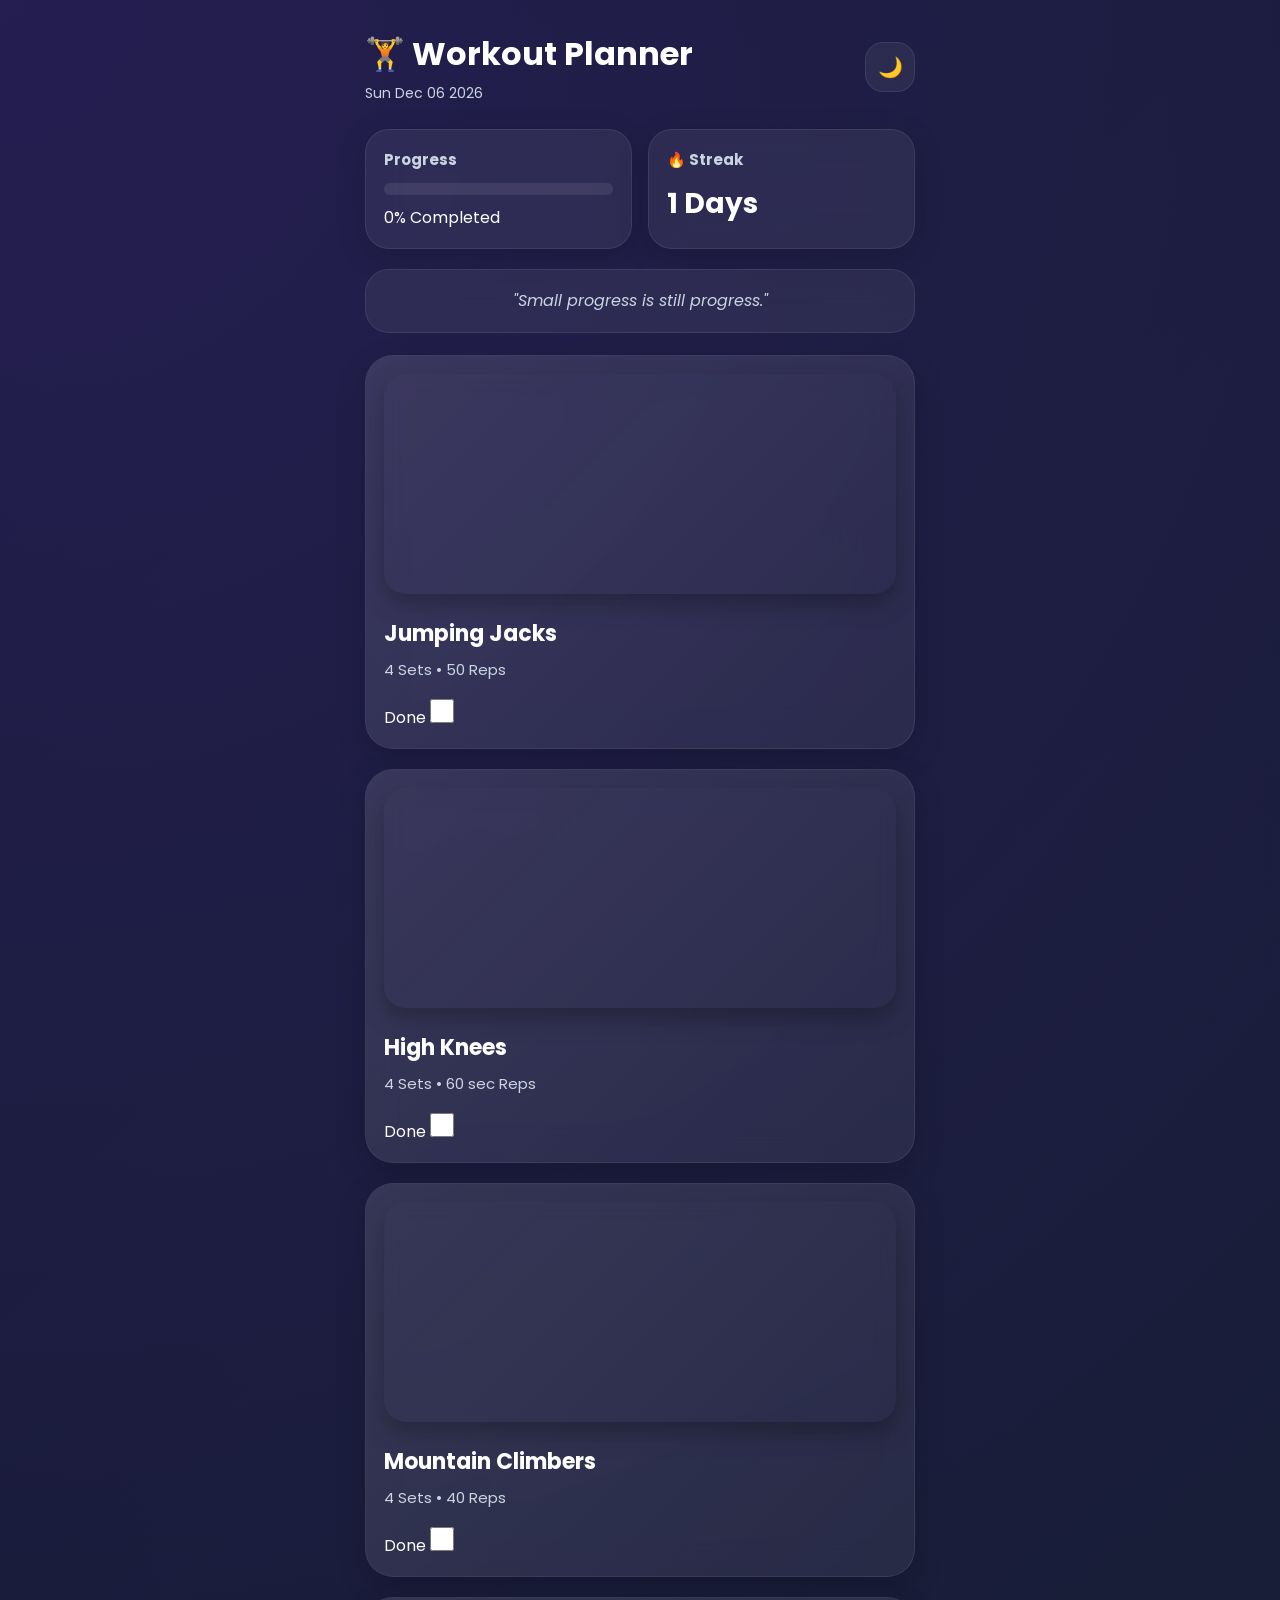
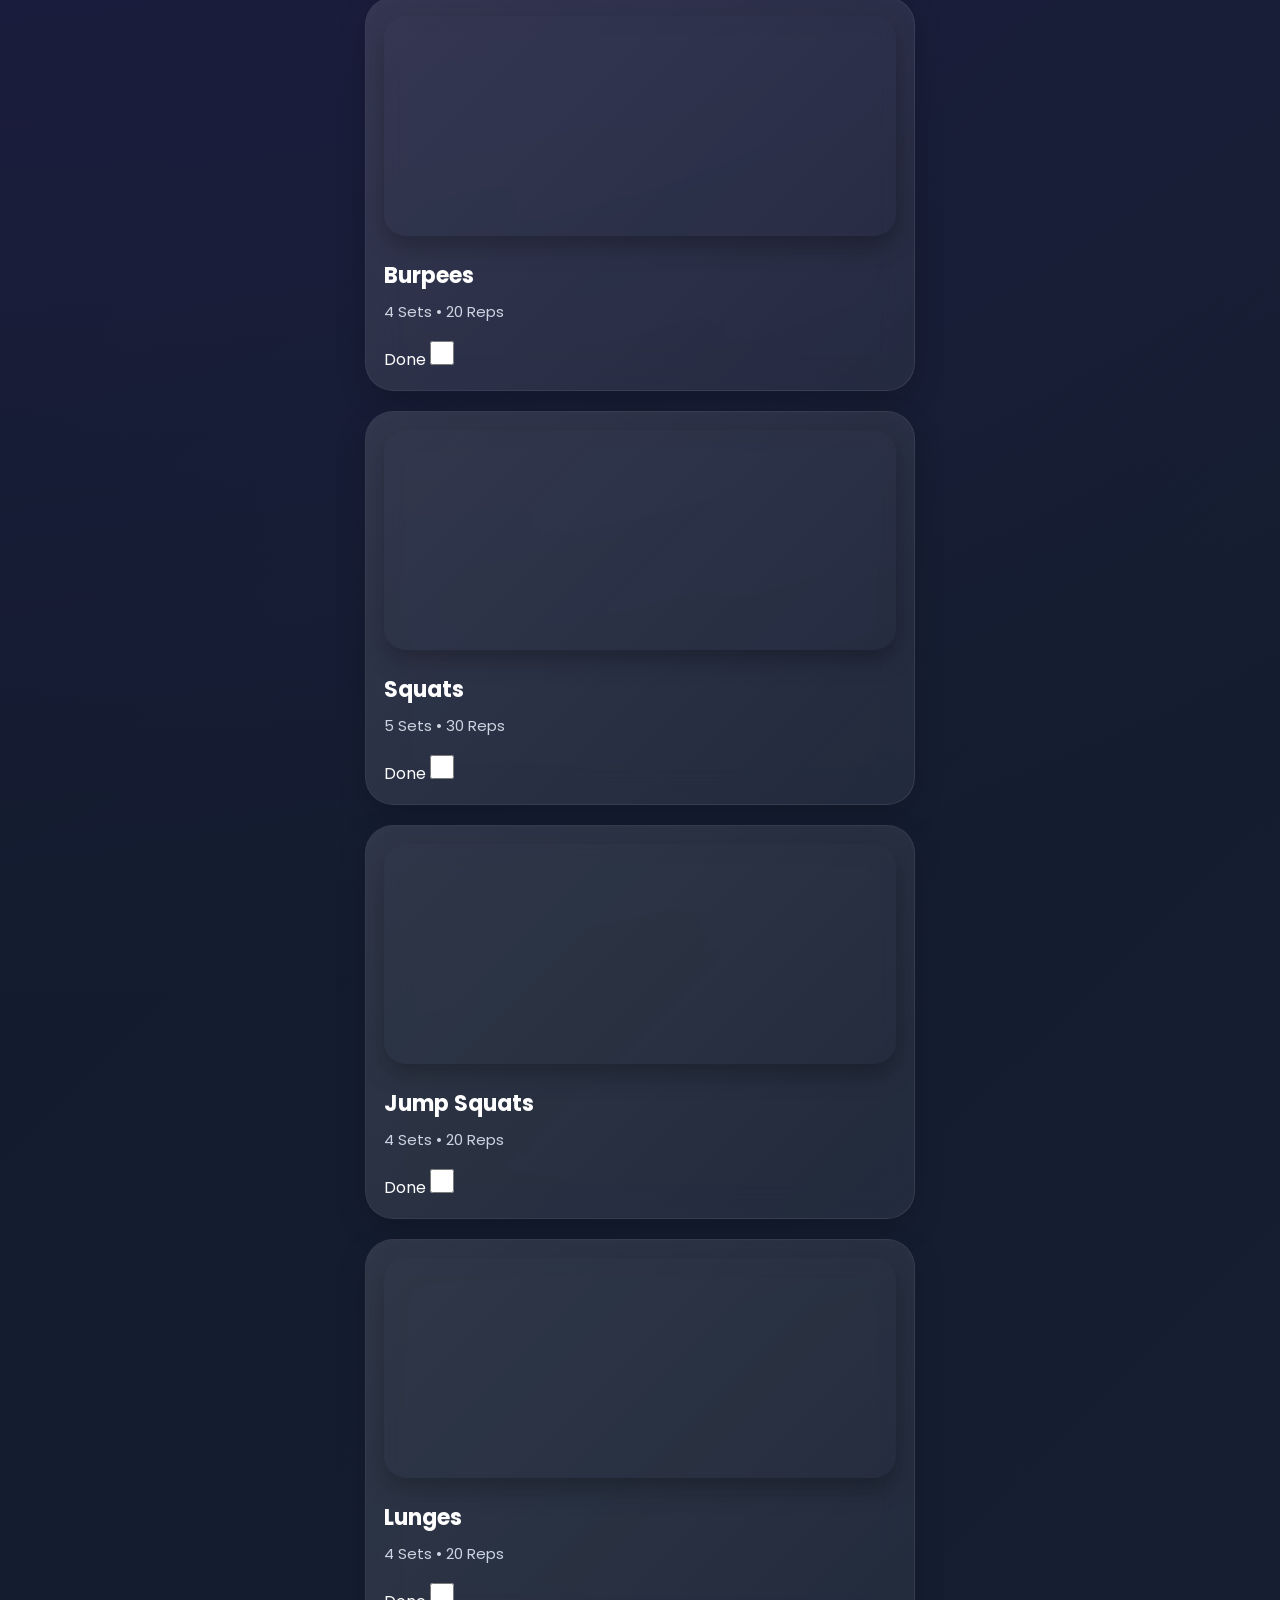
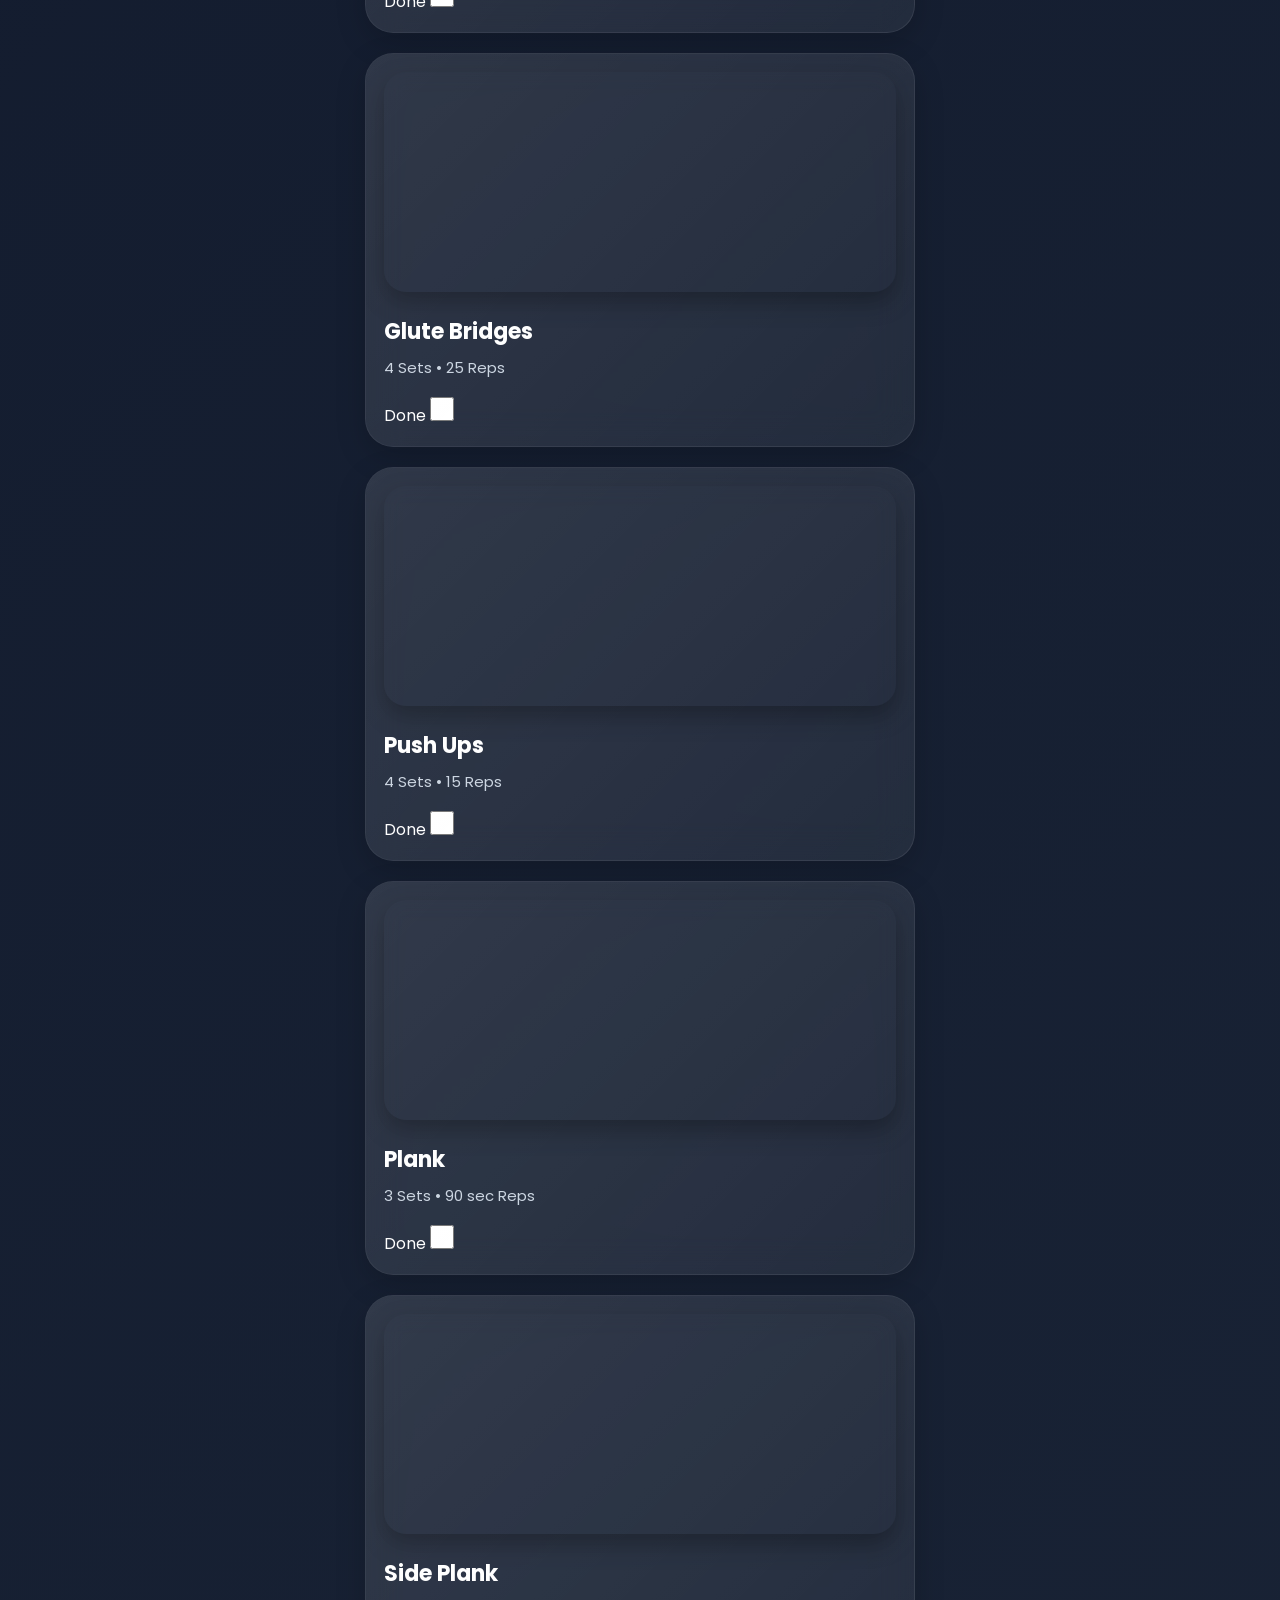
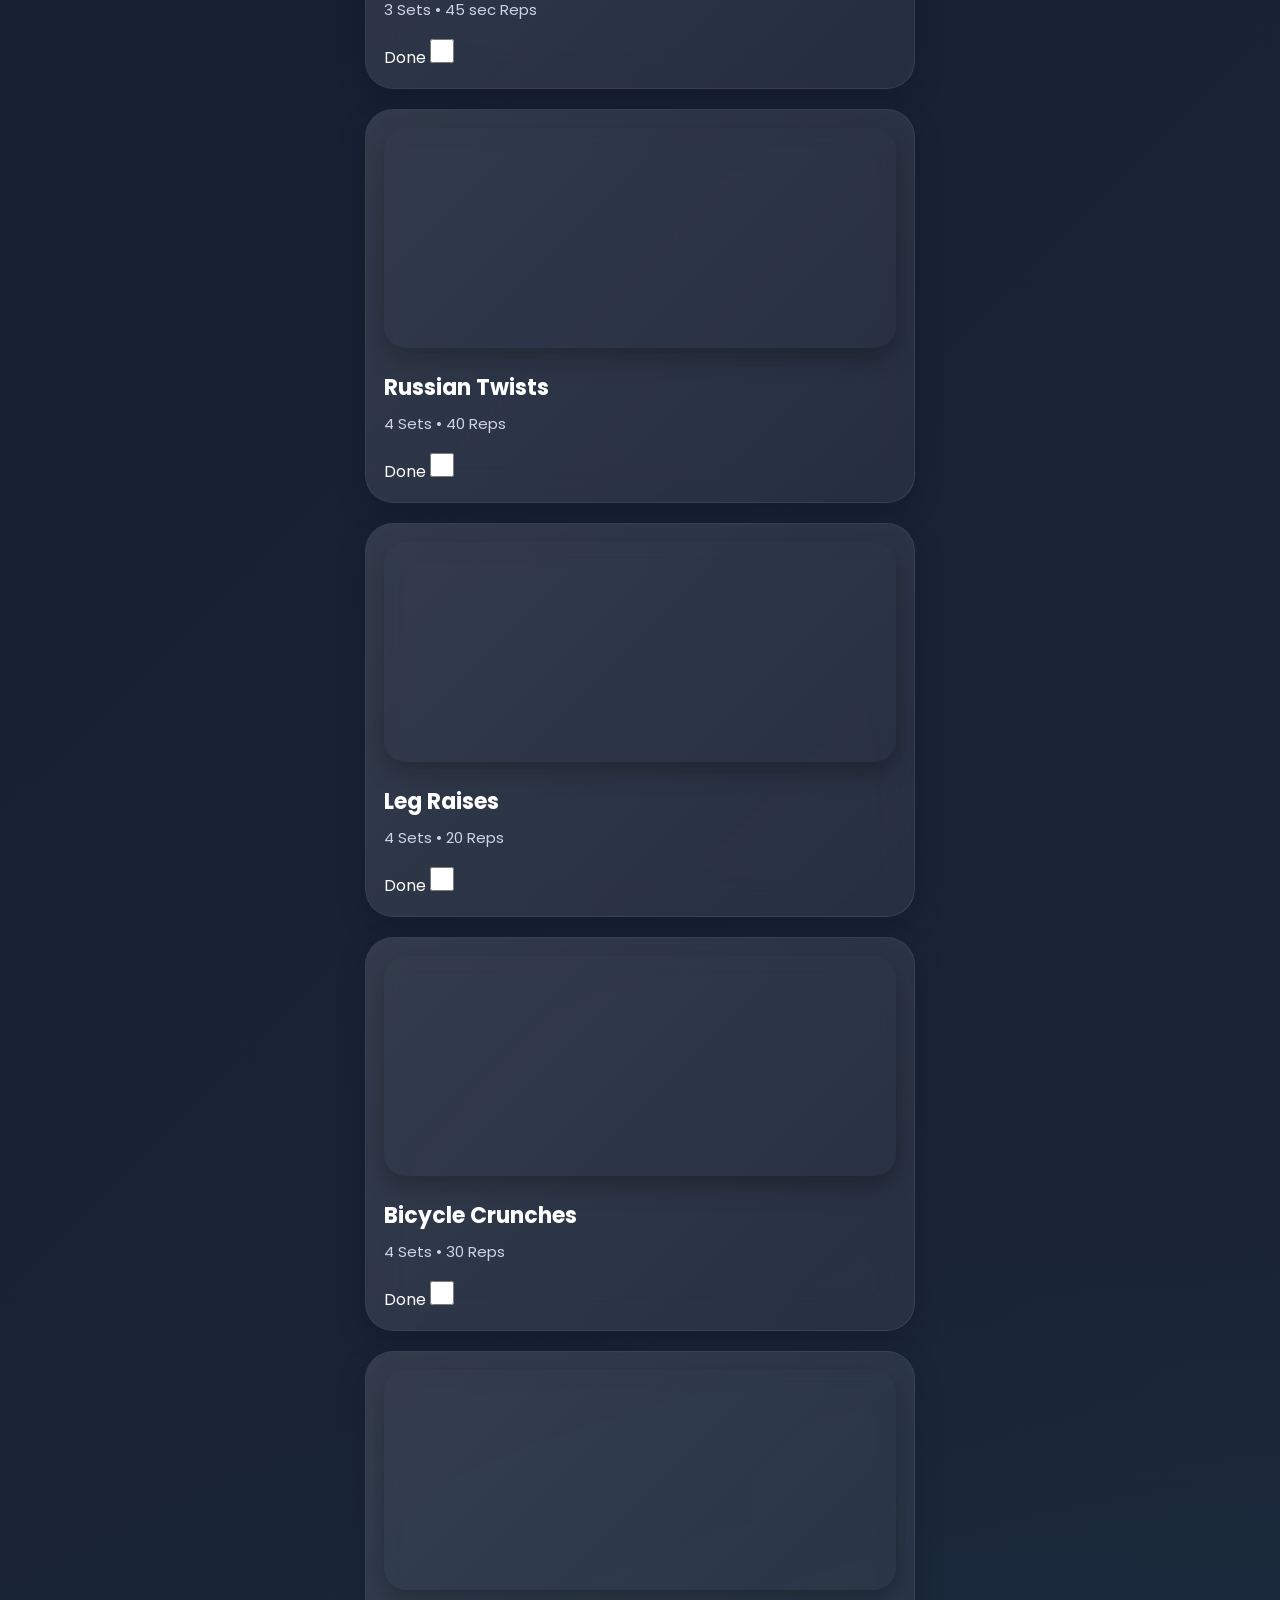
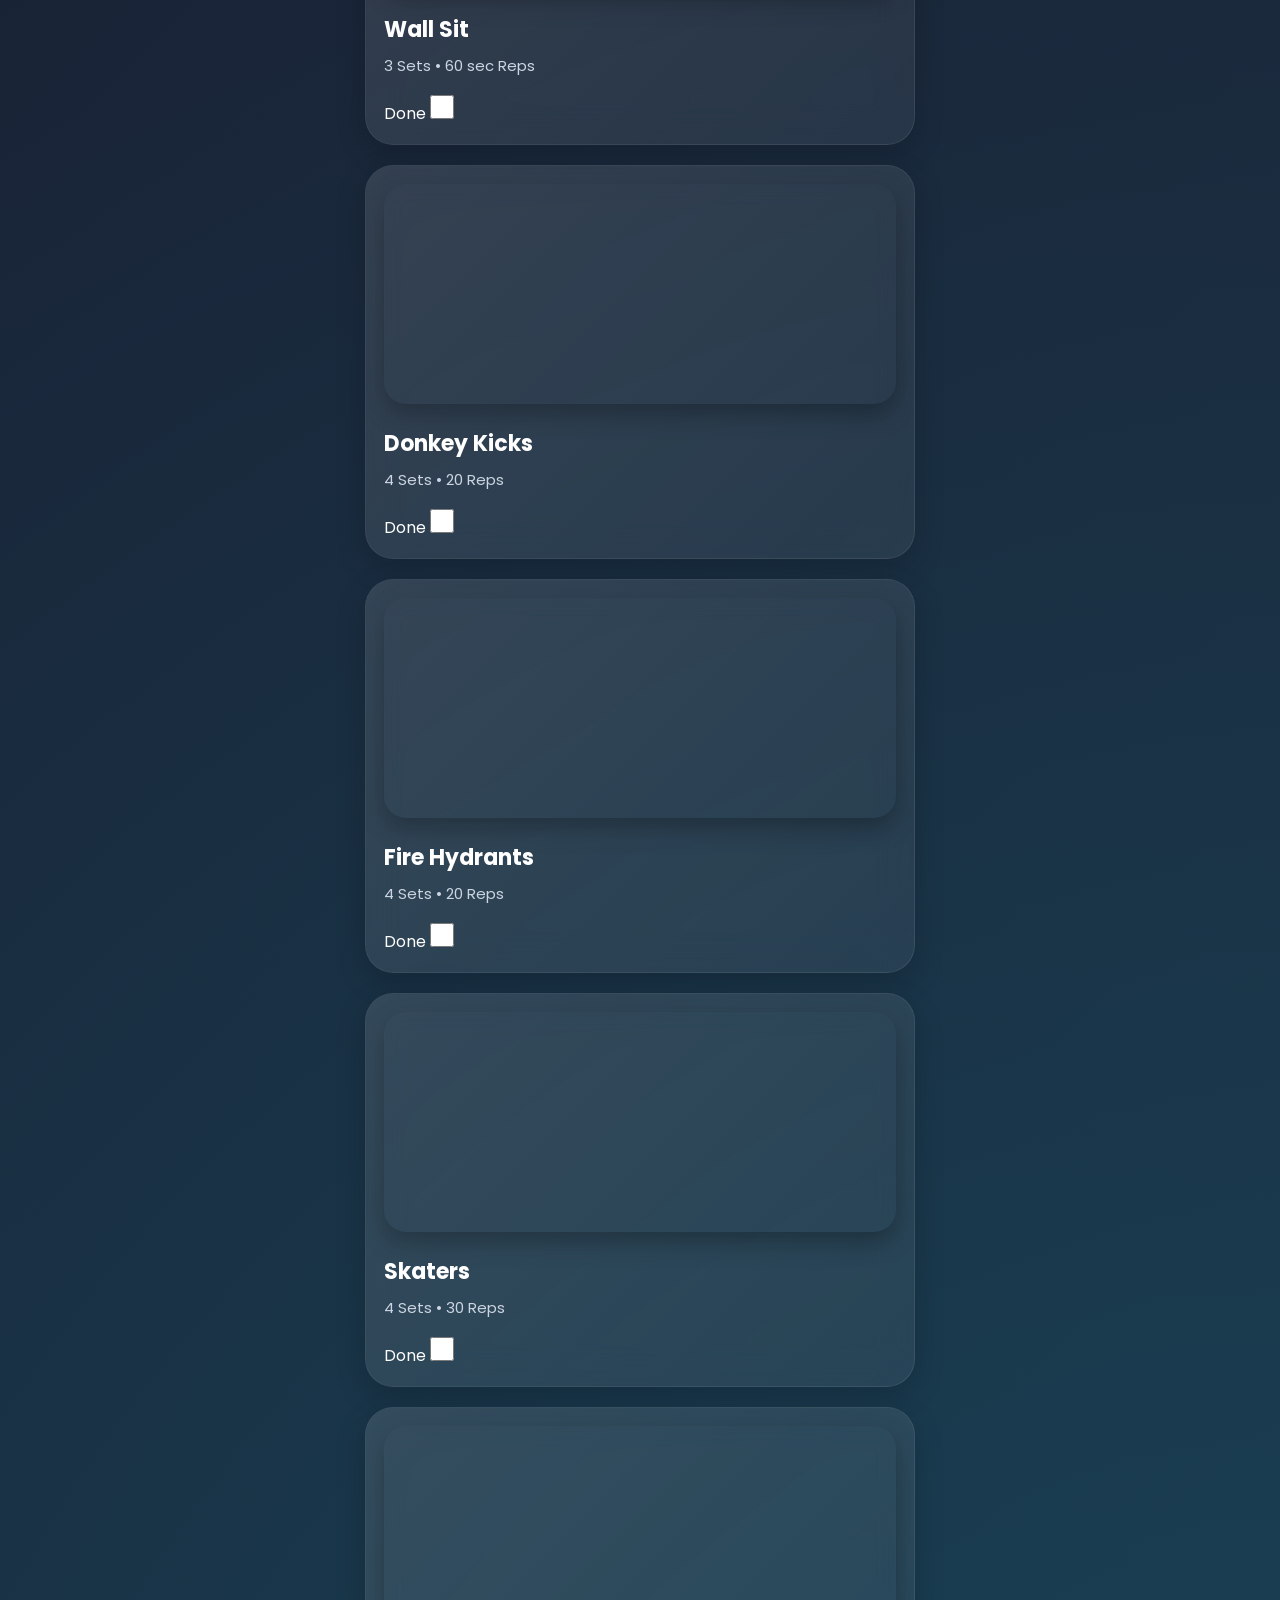
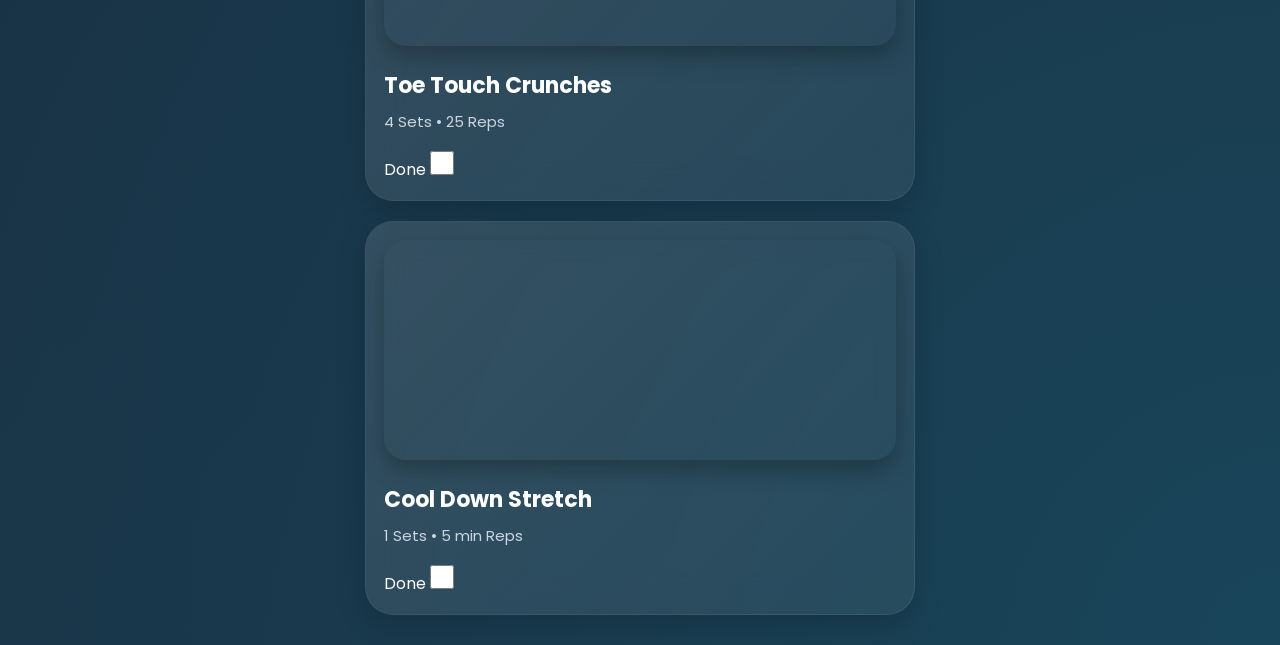
==== index.html @ 86cac540 "done" ====
<!DOCTYPE html>
<html lang="en">
<head>
  <meta charset="UTF-8" />
  <meta name="viewport" content="width=device-width, initial-scale=1.0"/>
  <title>Workout Planner</title>
  <link rel="stylesheet" href="style.css">
</head>
<body>

  <div class="container">

    <header>
      <div>
        <h1>🏋️ Workout Planner</h1>
        <p id="date"></p>
      </div>

      <button id="themeToggle">🌙</button>
    </header>

    <div class="top-boxes">
      <div class="box">
        <h3>Progress</h3>
        <div class="progress-bar">
          <div class="progress" id="progress"></div>
        </div>
        <p id="progressText">0%</p>
      </div>

      <div class="box">
        <h3>🔥 Streak</h3>
        <p id="streak">0 Days</p>
      </div>
    </div>

    <div class="quote">
      "Small progress is still progress."
    </div>

    <div id="workoutList" class="workout-list"></div>

  </div>

  <script src="script.js"></script>
</body>
</html>
---- style.css ----
/* =========================
   Google Font
========================= */
@import url('https://fonts.googleapis.com/css2?family=Poppins:wght@300;400;500;600;700&display=swap');

*{
  margin:0;
  padding:0;
  box-sizing:border-box;
  font-family:'Poppins',sans-serif;
}

:root{
  --bg1:#0f172a;
  --bg2:#1e293b;
  --card:#ffffff10;
  --border:#ffffff15;
  --text:#ffffff;
  --sub:#cbd5e1;
  --accent:#8b5cf6;
  --accent2:#06b6d4;
  --success:#22c55e;
}

body.light{
  --bg1:#f1f5f9;
  --bg2:#dbeafe;
  --card:#ffffff90;
  --border:#00000010;
  --text:#0f172a;
  --sub:#475569;
}

body{
  background:
    radial-gradient(circle at top left,#7c3aed33,transparent 30%),
    radial-gradient(circle at bottom right,#06b6d433,transparent 30%),
    linear-gradient(135deg,var(--bg1),var(--bg2));

  color:var(--text);
  min-height:100vh;
  padding:30px 15px;
  transition:0.4s;
}

/* =========================
   Container
========================= */

.container{
  max-width:550px;
  margin:auto;
}

/* =========================
   Header
========================= */

header{
  display:flex;
  justify-content:space-between;
  align-items:center;
  margin-bottom:25px;
}

.title h1{
  font-size:30px;
  font-weight:700;
  letter-spacing:0.5px;
}

#date{
  margin-top:5px;
  color:var(--sub);
  font-size:14px;
}

#themeToggle{
  width:50px;
  height:50px;
  border:none;
  border-radius:18px;
  background:var(--card);
  backdrop-filter:blur(14px);
  color:var(--text);
  font-size:20px;
  cursor:pointer;
  transition:0.3s;
  border:1px solid var(--border);
}

#themeToggle:hover{
  transform:rotate(10deg) scale(1.05);
}



/* =========================
   Top Stats
========================= */

.top-boxes{
  display:grid;
  grid-template-columns:1fr 1fr;
  gap:16px;
  margin-bottom:20px;
}

.box{
  background:var(--card);
  border:1px solid var(--border);
  padding:18px;
  border-radius:24px;
  backdrop-filter:blur(18px);
  box-shadow:0 8px 30px rgba(0,0,0,0.15);
}

.box h3{
  font-size:15px;
  margin-bottom:12px;
  color:var(--sub);
}

#streak{
  font-size:28px;
  font-weight:700;
}

.progress-bar{
  width:100%;
  height:12px;
  border-radius:20px;
  overflow:hidden;
  background:#ffffff15;
  margin-bottom:10px;
}

.progress{
  height:100%;
  width:0%;
  border-radius:20px;

  background:linear-gradient(
    90deg,
    var(--accent),
    var(--accent2)
  );

  transition:0.5s;
}

/* =========================
   Quote
========================= */

.quote{
  background:var(--card);
  border:1px solid var(--border);
  padding:18px;
  border-radius:24px;
  margin-bottom:22px;
  backdrop-filter:blur(18px);
  text-align:center;
  color:var(--sub);
  line-height:1.6;
  font-style:italic;
}

/* =========================
   Workout Cards
========================= */

.workout-list{
  display:flex;
  flex-direction:column;
  gap:20px;
}

.card{
  background:var(--card);
  border:1px solid var(--border);
  border-radius:28px;
  padding:18px;
  backdrop-filter:blur(18px);

  box-shadow:
    0 10px 30px rgba(0,0,0,0.18);

  transition:0.35s;
  overflow:hidden;
  position:relative;
}

.card::before{
  content:"";
  position:absolute;
  inset:0;
  background:linear-gradient(
    135deg,
    #ffffff10,
    transparent
  );
  pointer-events:none;
}

.card:hover{
  transform:translateY(-6px) scale(1.01);
}

.card.completed{
  opacity:0.75;
  border:1px solid #22c55e55;
}

.card.completed::after{
  content:"✔ Completed";
  position:absolute;
  top:18px;
  right:18px;
  background:#22c55e;
  color:white;
  font-size:12px;
  padding:6px 12px;
  border-radius:30px;
}

/* =========================
   Video
========================= */

.demo-video{
  width:100%;
  height:220px;
  border:none;
  border-radius:22px;
  margin-bottom:16px;
  overflow:hidden;

  box-shadow:
    0 10px 25px rgba(0,0,0,0.3);
}

/* =========================
   Text
========================= */

.left h2{
  font-size:22px;
  margin-bottom:8px;
}

.left p{
  color:var(--sub);
  font-size:15px;
}

/* =========================
   Checkbox
========================= */

.check{
  width:24px;
  height:24px;
  margin-top:18px;
  accent-color:var(--success);
  cursor:pointer;
}

/* =========================
   Mobile
========================= */

@media(max-width:600px){

  .title h1{
    font-size:24px;
  }

  .demo-video{
    height:200px;
  }

  .card{
    padding:15px;
  }

  .top-boxes{
    gap:12px;
  }

}
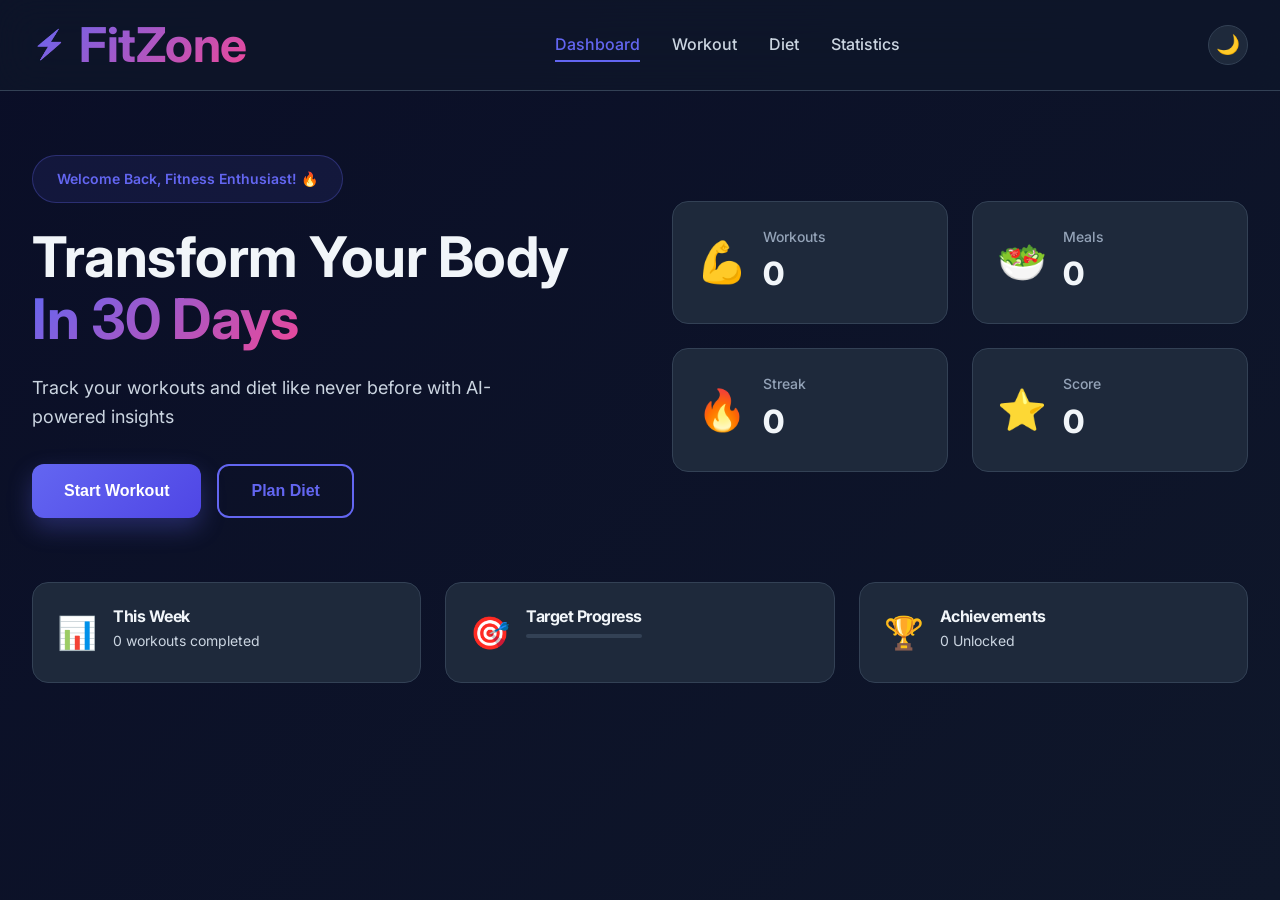
==== commit 0f20b28d: "workout" ====
--- a/index.html
+++ b/index.html
@@ -1,47 +1,262 @@
 <!DOCTYPE html>
 <html lang="en">
 <head>
-  <meta charset="UTF-8" />
-  <meta name="viewport" content="width=device-width, initial-scale=1.0"/>
-  <title>Workout Planner</title>
+  <meta charset="UTF-8">
+  <meta name="viewport" content="width=device-width, initial-scale=1.0">
+  <title>FitZone - Premium Fitness Tracker</title>
   <link rel="stylesheet" href="style.css">
 </head>
 <body>
 
-  <div class="container">
-
-    <header>
-      <div>
-        <h1>🏋️ Workout Planner</h1>
-        <p id="date"></p>
-      </div>
-
-      <button id="themeToggle">🌙</button>
-    </header>
-
-    <div class="top-boxes">
-      <div class="box">
-        <h3>Progress</h3>
-        <div class="progress-bar">
-          <div class="progress" id="progress"></div>
-        </div>
-        <p id="progressText">0%</p>
-      </div>
-
-      <div class="box">
-        <h3>🔥 Streak</h3>
-        <p id="streak">0 Days</p>
-      </div>
-    </div>
-
-    <div class="quote">
-      "Small progress is still progress."
-    </div>
-
-    <div id="workoutList" class="workout-list"></div>
-
-  </div>
-
-  <script src="script.js"></script>
+<!-- Navigation Bar -->
+<nav class="navbar">
+  <div class="nav-container">
+    <div class="nav-brand">
+      <span class="brand-icon">⚡</span>
+      <h1>FitZone</h1>
+    </div>
+    
+    <div class="nav-menu" id="navMenu">
+      <a href="#" class="nav-link active" data-page="home">Dashboard</a>
+      <a href="#" class="nav-link" data-page="workout">Workout</a>
+      <a href="#" class="nav-link" data-page="diet">Diet</a>
+      <a href="#" class="nav-link" data-page="stats">Statistics</a>
+    </div>
+
+    <div class="nav-controls">
+      <button id="themeToggle" class="theme-btn">🌙</button>
+      <button class="menu-toggle" id="menuToggle">☰</button>
+    </div>
+  </div>
+</nav>
+
+<!-- Hero Section -->
+<section class="hero-section" id="homePage">
+  <div class="hero-container">
+    <div class="hero-content">
+      <div class="hero-badge">Welcome Back, Fitness Enthusiast! 🔥</div>
+      <h1 class="hero-title">Transform Your Body <br><span class="gradient-text">In 30 Days</span></h1>
+      <p class="hero-subtitle">Track your workouts and diet like never before with AI-powered insights</p>
+      
+      <div class="hero-buttons">
+        <button class="btn btn-primary" id="startWorkoutBtn">Start Workout</button>
+        <button class="btn btn-secondary" id="startDietBtn">Plan Diet</button>
+      </div>
+    </div>
+
+    <div class="hero-stats">
+      <div class="stat-card">
+        <div class="stat-icon">💪</div>
+        <div class="stat-content">
+          <p class="stat-label">Workouts</p>
+          <p class="stat-value" id="totalWorkouts">0</p>
+        </div>
+      </div>
+      <div class="stat-card">
+        <div class="stat-icon">🥗</div>
+        <div class="stat-content">
+          <p class="stat-label">Meals</p>
+          <p class="stat-value" id="totalMeals">0</p>
+        </div>
+      </div>
+      <div class="stat-card">
+        <div class="stat-icon">🔥</div>
+        <div class="stat-content">
+          <p class="stat-label">Streak</p>
+          <p class="stat-value" id="currentStreak">0</p>
+        </div>
+      </div>
+      <div class="stat-card">
+        <div class="stat-icon">⭐</div>
+        <div class="stat-content">
+          <p class="stat-label">Score</p>
+          <p class="stat-value" id="fitnessScore">0</p>
+        </div>
+      </div>
+    </div>
+  </div>
+
+  <!-- Quick Stats Section -->
+  <div class="quick-stats">
+    <div class="quick-stat">
+      <div class="quick-icon">📊</div>
+      <div class="quick-info">
+        <h3>This Week</h3>
+        <p id="weekStats">0 workouts completed</p>
+      </div>
+    </div>
+    <div class="quick-stat">
+      <div class="quick-icon">🎯</div>
+      <div class="quick-info">
+        <h3>Target Progress</h3>
+        <div class="progress-mini">
+          <div class="progress-bar-mini" id="progressMini"></div>
+        </div>
+      </div>
+    </div>
+    <div class="quick-stat">
+      <div class="quick-icon">🏆</div>
+      <div class="quick-info">
+        <h3>Achievements</h3>
+        <p id="achievements">0 Unlocked</p>
+      </div>
+    </div>
+  </div>
+</section>
+
+<!-- Workout Page -->
+<section class="page-container" id="workoutPage" style="display: none;">
+  <div class="page-header">
+    <h2>Weekly Workout Plan</h2>
+    <div class="header-controls">
+      <select id="weekSelect" class="week-selector">
+        <option value="0">This Week</option>
+        <option value="1">Next Week</option>
+        <option value="2">Week 3</option>
+        <option value="3">Week 4</option>
+      </select>
+      <button class="btn-small" id="addWorkoutBtn">+ Add Workout</button>
+    </div>
+  </div>
+
+  <div class="days-grid" id="workoutGrid">
+    <!-- Days will be generated by JavaScript -->
+  </div>
+
+  <div class="workout-details" id="workoutDetails"></div>
+</section>
+
+<!-- Diet Page -->
+<section class="page-container" id="dietPage" style="display: none;">
+  <div class="page-header">
+    <h2>Weekly Diet Plan</h2>
+    <div class="header-controls">
+      <select id="dietWeekSelect" class="week-selector">
+        <option value="0">This Week</option>
+        <option value="1">Next Week</option>
+        <option value="2">Week 3</option>
+        <option value="3">Week 4</option>
+      </select>
+      <button class="btn-small" id="addMealBtn">+ Add Meal</button>
+    </div>
+  </div>
+
+  <div class="days-grid" id="dietGrid">
+    <!-- Days will be generated by JavaScript -->
+  </div>
+
+  <div class="diet-summary" id="dietSummary"></div>
+</section>
+
+<!-- Statistics Page -->
+<section class="page-container" id="statsPage" style="display: none;">
+  <div class="page-header">
+    <h2>Your Statistics</h2>
+  </div>
+
+  <div class="stats-container">
+    <div class="stat-box">
+      <h3>Total Workouts</h3>
+      <div class="stat-display" id="statsTotal">0</div>
+      <p class="stat-trend">↑ 5% from last week</p>
+    </div>
+    <div class="stat-box">
+      <h3>Avg Daily Calories</h3>
+      <div class="stat-display" id="statsCalories">0</div>
+      <p class="stat-trend">On Track</p>
+    </div>
+    <div class="stat-box">
+      <h3>Consistency</h3>
+      <div class="stat-display" id="statsConsistency">0%</div>
+      <p class="stat-trend">🔥 Keep it up!</p>
+    </div>
+    <div class="stat-box">
+      <h3>Best Streak</h3>
+      <div class="stat-display" id="statsBestStreak">0</div>
+      <p class="stat-trend">Days in a row</p>
+    </div>
+  </div>
+
+  <div class="charts-container">
+    <div class="chart-box">
+      <h3>Weekly Activity</h3>
+      <div class="chart" id="weeklyChart">
+        <div class="bar-chart">
+          <div class="bar-item" style="height: 40%;"><span>Mon</span></div>
+          <div class="bar-item" style="height: 60%;"><span>Tue</span></div>
+          <div class="bar-item" style="height: 50%;"><span>Wed</span></div>
+          <div class="bar-item" style="height: 80%;"><span>Thu</span></div>
+          <div class="bar-item" style="height: 45%;"><span>Fri</span></div>
+          <div class="bar-item" style="height: 70%;"><span>Sat</span></div>
+          <div class="bar-item" style="height: 55%;"><span>Sun</span></div>
+        </div>
+      </div>
+    </div>
+
+    <div class="chart-box">
+      <h3>Calorie Intake</h3>
+      <div class="chart" id="calorieChart">
+        <div class="progress-large">
+          <div class="progress-circle" style="width: 65%;">
+            <span>65%</span>
+          </div>
+        </div>
+        <p class="chart-label">Target: 1500 kcal/day</p>
+      </div>
+    </div>
+  </div>
+</section>
+
+<!-- Modal for adding workouts/meals -->
+<div class="modal" id="addModal">
+  <div class="modal-content">
+    <button class="modal-close" id="modalClose">✕</button>
+    <h3 id="modalTitle">Add Workout</h3>
+    
+    <form id="addForm" class="add-form">
+      <div class="form-group">
+        <label for="itemDay">Day</label>
+        <select id="itemDay" required>
+          <option>Monday</option>
+          <option>Tuesday</option>
+          <option>Wednesday</option>
+          <option>Thursday</option>
+          <option>Friday</option>
+          <option>Saturday</option>
+          <option>Sunday</option>
+        </select>
+      </div>
+
+      <div class="form-group">
+        <label for="itemName">Name</label>
+        <input type="text" id="itemName" placeholder="e.g., Running, Yoga" required>
+      </div>
+
+      <div class="form-group">
+        <label for="itemDuration">Duration (minutes)</label>
+        <input type="number" id="itemDuration" min="1" required>
+      </div>
+
+      <div class="form-group">
+        <label for="itemCalories">Calories</label>
+        <input type="number" id="itemCalories" min="0" required>
+      </div>
+
+      <div class="form-group" id="mealGroup" style="display: none;">
+        <label for="itemType">Meal Type</label>
+        <select id="itemType">
+          <option>Breakfast</option>
+          <option>Lunch</option>
+          <option>Dinner</option>
+          <option>Snack</option>
+        </select>
+      </div>
+
+      <button type="submit" class="btn btn-primary">Add</button>
+    </form>
+  </div>
+</div>
+
+<script src="premium.js"></script>
 </body>
-</html>+</html>
--- a/style.css
+++ b/style.css
@@ -1,291 +1,1029 @@
-/* =========================
-   Google Font
-========================= */
-@import url('https://fonts.googleapis.com/css2?family=Poppins:wght@300;400;500;600;700&display=swap');
-
-*{
-  margin:0;
-  padding:0;
-  box-sizing:border-box;
-  font-family:'Poppins',sans-serif;
-}
-
-:root{
-  --bg1:#0f172a;
-  --bg2:#1e293b;
-  --card:#ffffff10;
-  --border:#ffffff15;
-  --text:#ffffff;
-  --sub:#cbd5e1;
-  --accent:#8b5cf6;
-  --accent2:#06b6d4;
-  --success:#22c55e;
-}
-
-body.light{
-  --bg1:#f1f5f9;
-  --bg2:#dbeafe;
-  --card:#ffffff90;
-  --border:#00000010;
-  --text:#0f172a;
-  --sub:#475569;
-}
-
-body{
-  background:
-    radial-gradient(circle at top left,#7c3aed33,transparent 30%),
-    radial-gradient(circle at bottom right,#06b6d433,transparent 30%),
-    linear-gradient(135deg,var(--bg1),var(--bg2));
-
-  color:var(--text);
-  min-height:100vh;
-  padding:30px 15px;
-  transition:0.4s;
-}
-
-/* =========================
-   Container
-========================= */
-
-.container{
-  max-width:550px;
-  margin:auto;
-}
-
-/* =========================
-   Header
-========================= */
-
-header{
-  display:flex;
-  justify-content:space-between;
-  align-items:center;
-  margin-bottom:25px;
-}
-
-.title h1{
-  font-size:30px;
-  font-weight:700;
-  letter-spacing:0.5px;
-}
-
-#date{
-  margin-top:5px;
-  color:var(--sub);
-  font-size:14px;
-}
-
-#themeToggle{
-  width:50px;
-  height:50px;
-  border:none;
-  border-radius:18px;
-  background:var(--card);
-  backdrop-filter:blur(14px);
-  color:var(--text);
-  font-size:20px;
-  cursor:pointer;
-  transition:0.3s;
-  border:1px solid var(--border);
-}
-
-#themeToggle:hover{
-  transform:rotate(10deg) scale(1.05);
-}
-
-
-
-/* =========================
-   Top Stats
-========================= */
-
-.top-boxes{
-  display:grid;
-  grid-template-columns:1fr 1fr;
-  gap:16px;
-  margin-bottom:20px;
-}
-
-.box{
-  background:var(--card);
-  border:1px solid var(--border);
-  padding:18px;
-  border-radius:24px;
-  backdrop-filter:blur(18px);
-  box-shadow:0 8px 30px rgba(0,0,0,0.15);
-}
-
-.box h3{
-  font-size:15px;
-  margin-bottom:12px;
-  color:var(--sub);
-}
-
-#streak{
-  font-size:28px;
-  font-weight:700;
-}
-
-.progress-bar{
-  width:100%;
-  height:12px;
-  border-radius:20px;
-  overflow:hidden;
-  background:#ffffff15;
-  margin-bottom:10px;
-}
-
-.progress{
-  height:100%;
-  width:0%;
-  border-radius:20px;
-
-  background:linear-gradient(
-    90deg,
-    var(--accent),
-    var(--accent2)
-  );
-
-  transition:0.5s;
-}
-
-/* =========================
-   Quote
-========================= */
-
-.quote{
-  background:var(--card);
-  border:1px solid var(--border);
-  padding:18px;
-  border-radius:24px;
-  margin-bottom:22px;
-  backdrop-filter:blur(18px);
-  text-align:center;
-  color:var(--sub);
-  line-height:1.6;
-  font-style:italic;
-}
-
-/* =========================
-   Workout Cards
-========================= */
-
-.workout-list{
-  display:flex;
-  flex-direction:column;
-  gap:20px;
-}
-
-.card{
-  background:var(--card);
-  border:1px solid var(--border);
-  border-radius:28px;
-  padding:18px;
-  backdrop-filter:blur(18px);
-
-  box-shadow:
-    0 10px 30px rgba(0,0,0,0.18);
-
-  transition:0.35s;
-  overflow:hidden;
-  position:relative;
-}
-
-.card::before{
-  content:"";
-  position:absolute;
-  inset:0;
-  background:linear-gradient(
-    135deg,
-    #ffffff10,
-    transparent
-  );
-  pointer-events:none;
-}
-
-.card:hover{
-  transform:translateY(-6px) scale(1.01);
-}
-
-.card.completed{
-  opacity:0.75;
-  border:1px solid #22c55e55;
-}
-
-.card.completed::after{
-  content:"✔ Completed";
-  position:absolute;
-  top:18px;
-  right:18px;
-  background:#22c55e;
-  color:white;
-  font-size:12px;
-  padding:6px 12px;
-  border-radius:30px;
-}
-
-/* =========================
-   Video
-========================= */
-
-.demo-video{
-  width:100%;
-  height:220px;
-  border:none;
-  border-radius:22px;
-  margin-bottom:16px;
-  overflow:hidden;
-
-  box-shadow:
-    0 10px 25px rgba(0,0,0,0.3);
-}
-
-/* =========================
-   Text
-========================= */
-
-.left h2{
-  font-size:22px;
-  margin-bottom:8px;
-}
-
-.left p{
-  color:var(--sub);
-  font-size:15px;
-}
-
-/* =========================
-   Checkbox
-========================= */
-
-.check{
-  width:24px;
-  height:24px;
-  margin-top:18px;
-  accent-color:var(--success);
-  cursor:pointer;
-}
-
-/* =========================
-   Mobile
-========================= */
-
-@media(max-width:600px){
-
-  .title h1{
-    font-size:24px;
-  }
-
-  .demo-video{
-    height:200px;
-  }
-
-  .card{
-    padding:15px;
-  }
-
-  .top-boxes{
-    gap:12px;
-  }
-
-}+/* ============================================
+   PREMIUM FITNESS TRACKER - MAIN CSS
+   ============================================ */
+
+@import url('https://fonts.googleapis.com/css2?family=Inter:wght@300;400;500;600;700;800&display=swap');
+
+/* ============================================
+   VARIABLES & RESET
+   ============================================ */
+
+* {
+  margin: 0;
+  padding: 0;
+  box-sizing: border-box;
+}
+
+:root {
+  --primary: #6366f1;
+  --primary-dark: #4f46e5;
+  --secondary: #ec4899;
+  --accent: #06b6d4;
+  --accent-warm: #f59e0b;
+  
+  --bg-dark: #0f172a;
+  --bg-darker: #0a0e27;
+  --bg-card: #1e293b;
+  --bg-card-hover: #334155;
+  
+  --text-primary: #f1f5f9;
+  --text-secondary: #cbd5e1;
+  --text-muted: #94a3b8;
+  
+  --border: #334155;
+  --border-light: #475569;
+  
+  --shadow: 0 20px 25px -5px rgba(0, 0, 0, 0.1);
+  --shadow-lg: 0 25px 50px -12px rgba(0, 0, 0, 0.25);
+  
+  --transition: all 0.3s cubic-bezier(0.4, 0, 0.2, 1);
+}
+
+html {
+  perspective: 1000px;
+  scroll-behavior: smooth;
+}
+
+body {
+  font-family: 'Inter', sans-serif;
+  background: linear-gradient(135deg, var(--bg-darker) 0%, var(--bg-dark) 100%);
+  color: var(--text-primary);
+  line-height: 1.6;
+  min-height: 100vh;
+}
+
+body.light-mode {
+  --bg-dark: #f8fafc;
+  --bg-darker: #f1f5f9;
+  --bg-card: #ffffff;
+  --bg-card-hover: #f8fafc;
+  --text-primary: #0f172a;
+  --text-secondary: #475569;
+  --text-muted: #64748b;
+  --border: #e2e8f0;
+  --border-light: #cbd5e1;
+}
+
+/* ============================================
+   TYPOGRAPHY
+   ============================================ */
+
+h1, h2, h3, h4, h5, h6 {
+  font-weight: 700;
+  line-height: 1.2;
+  letter-spacing: -0.5px;
+}
+
+h1 {
+  font-size: 3rem;
+}
+
+h2 {
+  font-size: 2rem;
+  margin-bottom: 1.5rem;
+}
+
+h3 {
+  font-size: 1.25rem;
+  margin-bottom: 0.75rem;
+}
+
+p {
+  color: var(--text-secondary);
+  font-weight: 400;
+}
+
+/* ============================================
+   NAVIGATION BAR
+   ============================================ */
+
+.navbar {
+  position: sticky;
+  top: 0;
+  z-index: 1000;
+  background: rgba(15, 23, 42, 0.7);
+  backdrop-filter: blur(20px);
+  border-bottom: 1px solid var(--border);
+  padding: 1rem 2rem;
+}
+
+.nav-container {
+  max-width: 1400px;
+  margin: 0 auto;
+  display: flex;
+  justify-content: space-between;
+  align-items: center;
+}
+
+.nav-brand {
+  display: flex;
+  align-items: center;
+  gap: 0.75rem;
+  font-size: 1.5rem;
+  font-weight: 800;
+  background: linear-gradient(135deg, var(--primary), var(--secondary));
+  -webkit-background-clip: text;
+  -webkit-text-fill-color: transparent;
+  background-clip: text;
+}
+
+.brand-icon {
+  font-size: 1.75rem;
+}
+
+.nav-menu {
+  display: flex;
+  gap: 2rem;
+}
+
+.nav-link {
+  text-decoration: none;
+  color: var(--text-secondary);
+  font-weight: 500;
+  position: relative;
+  transition: var(--transition);
+}
+
+.nav-link:hover,
+.nav-link.active {
+  color: var(--primary);
+}
+
+.nav-link::after {
+  content: '';
+  position: absolute;
+  bottom: -4px;
+  left: 0;
+  width: 0;
+  height: 2px;
+  background: var(--primary);
+  transition: var(--transition);
+}
+
+.nav-link:hover::after,
+.nav-link.active::after {
+  width: 100%;
+}
+
+.nav-controls {
+  display: flex;
+  gap: 1rem;
+  align-items: center;
+}
+
+.theme-btn {
+  background: var(--bg-card);
+  border: 1px solid var(--border);
+  color: var(--text-primary);
+  width: 40px;
+  height: 40px;
+  border-radius: 50%;
+  cursor: pointer;
+  font-size: 1.2rem;
+  transition: var(--transition);
+}
+
+.theme-btn:hover {
+  transform: rotate(20deg) scale(1.05);
+  background: var(--primary);
+}
+
+.menu-toggle {
+  display: none;
+  background: none;
+  border: none;
+  color: var(--text-primary);
+  font-size: 1.5rem;
+  cursor: pointer;
+}
+
+/* ============================================
+   HERO SECTION
+   ============================================ */
+
+.hero-section {
+  max-width: 1400px;
+  margin: 0 auto;
+  padding: 4rem 2rem;
+}
+
+.hero-container {
+  display: grid;
+  grid-template-columns: 1fr 1fr;
+  gap: 4rem;
+  align-items: center;
+  margin-bottom: 4rem;
+  perspective: 1200px;
+}
+
+.hero-content {
+  animation: slideInLeft 0.8s ease-out;
+}
+
+.hero-badge {
+  display: inline-block;
+  background: rgba(99, 102, 241, 0.1);
+  border: 1px solid rgba(99, 102, 241, 0.3);
+  color: var(--primary);
+  padding: 0.75rem 1.5rem;
+  border-radius: 50px;
+  font-weight: 600;
+  font-size: 0.875rem;
+  margin-bottom: 1.5rem;
+}
+
+.hero-title {
+  font-size: 3.5rem;
+  line-height: 1.1;
+  margin-bottom: 1.5rem;
+  color: var(--text-primary);
+}
+
+.gradient-text {
+  background: linear-gradient(135deg, var(--primary), var(--secondary));
+  -webkit-background-clip: text;
+  -webkit-text-fill-color: transparent;
+  background-clip: text;
+}
+
+.hero-subtitle {
+  font-size: 1.125rem;
+  color: var(--text-secondary);
+  margin-bottom: 2rem;
+  max-width: 500px;
+}
+
+.hero-buttons {
+  display: flex;
+  gap: 1rem;
+  flex-wrap: wrap;
+}
+
+.btn {
+  padding: 1rem 2rem;
+  border: none;
+  border-radius: 12px;
+  font-weight: 600;
+  cursor: pointer;
+  transition: var(--transition);
+  font-size: 1rem;
+  position: relative;
+  overflow: hidden;
+  perspective: 1000px;
+  transform-style: preserve-3d;
+}
+
+.btn::before {
+  content: '';
+  position: absolute;
+  top: 0;
+  left: -100%;
+  width: 100%;
+  height: 100%;
+  background: linear-gradient(90deg, transparent, rgba(255, 255, 255, 0.3), transparent);
+  transition: var(--transition);
+}
+
+.btn:hover::before {
+  left: 100%;
+}
+
+.btn-primary {
+  background: linear-gradient(135deg, var(--primary), var(--primary-dark));
+  color: white;
+  box-shadow: 0 10px 25px rgba(99, 102, 241, 0.3);
+}
+
+.btn-primary:hover {
+  transform: translateY(-3px) translateZ(10px);
+  box-shadow: 0 20px 40px rgba(99, 102, 241, 0.4);
+}
+
+.btn-secondary {
+  background: transparent;
+  color: var(--primary);
+  border: 2px solid var(--primary);
+}
+
+.btn-secondary:hover {
+  background: var(--primary);
+  color: white;
+  transform: translateY(-3px) translateZ(10px);
+}
+
+.btn-small {
+  padding: 0.5rem 1rem;
+  background: var(--primary);
+  color: white;
+  border: none;
+  border-radius: 8px;
+  cursor: pointer;
+  font-weight: 600;
+  transition: var(--transition);
+}
+
+.btn-small:hover {
+  background: var(--primary-dark);
+  transform: translateY(-2px);
+}
+
+/* Hero Stats */
+
+.hero-stats {
+  display: grid;
+  grid-template-columns: repeat(2, 1fr);
+  gap: 1.5rem;
+  animation: slideInRight 0.8s ease-out;
+  perspective: 1200px;
+}
+
+.stat-card {
+  background: var(--bg-card);
+  border: 1px solid var(--border);
+  padding: 1.5rem;
+  border-radius: 16px;
+  display: flex;
+  align-items: center;
+  gap: 1rem;
+  backdrop-filter: blur(20px);
+  transition: var(--transition);
+  transform-style: preserve-3d;
+}
+
+.stat-card:hover {
+  transform: translateY(-5px) rotateX(2deg) rotateY(1deg) translateZ(10px);
+  border-color: var(--primary);
+  box-shadow: 0 20px 40px rgba(99, 102, 241, 0.2);
+}
+
+.stat-icon {
+  font-size: 2.5rem;
+}
+
+.stat-content {
+  display: flex;
+  flex-direction: column;
+}
+
+.stat-label {
+  color: var(--text-muted);
+  font-size: 0.875rem;
+  font-weight: 500;
+}
+
+.stat-value {
+  font-size: 2rem;
+  font-weight: 800;
+  color: var(--text-primary);
+}
+
+/* Quick Stats */
+
+.quick-stats {
+  display: grid;
+  grid-template-columns: repeat(3, 1fr);
+  gap: 1.5rem;
+  margin-top: 3rem;
+}
+
+.quick-stat {
+  background: var(--bg-card);
+  border: 1px solid var(--border);
+  padding: 1.5rem;
+  border-radius: 16px;
+  display: flex;
+  gap: 1rem;
+  backdrop-filter: blur(20px);
+  transition: var(--transition);
+}
+
+.quick-stat:hover {
+  transform: translateY(-4px);
+  border-color: var(--accent);
+}
+
+.quick-icon {
+  font-size: 2rem;
+  flex-shrink: 0;
+}
+
+.quick-info h3 {
+  font-size: 1rem;
+  margin-bottom: 0.25rem;
+}
+
+.quick-info p {
+  font-size: 0.875rem;
+  color: var(--text-secondary);
+}
+
+.progress-mini {
+  height: 4px;
+  background: var(--bg-card-hover);
+  border-radius: 2px;
+  overflow: hidden;
+  margin-top: 0.5rem;
+}
+
+.progress-bar-mini {
+  height: 100%;
+  background: linear-gradient(90deg, var(--primary), var(--accent));
+  width: 65%;
+  transition: var(--transition);
+}
+
+/* ============================================
+   PAGE CONTAINER
+   ============================================ */
+
+.page-container {
+  max-width: 1400px;
+  margin: 0 auto;
+  padding: 3rem 2rem;
+  animation: fadeIn 0.5s ease-out;
+}
+
+.page-header {
+  display: flex;
+  justify-content: space-between;
+  align-items: center;
+  margin-bottom: 2rem;
+}
+
+.header-controls {
+  display: flex;
+  gap: 1rem;
+  align-items: center;
+}
+
+.week-selector {
+  background: var(--bg-card);
+  border: 1px solid var(--border);
+  color: var(--text-primary);
+  padding: 0.5rem 1rem;
+  border-radius: 8px;
+  cursor: pointer;
+  transition: var(--transition);
+}
+
+.week-selector:hover {
+  border-color: var(--primary);
+}
+
+/* ============================================
+   DAYS GRID
+   ============================================ */
+
+.days-grid {
+  display: grid;
+  grid-template-columns: repeat(auto-fit, minmax(280px, 1fr));
+  gap: 1.5rem;
+  margin-bottom: 3rem;
+}
+
+.day-card {
+  background: var(--bg-card);
+  border: 1px solid var(--border);
+  border-radius: 16px;
+  padding: 1.5rem;
+  backdrop-filter: blur(20px);
+  transition: var(--transition);
+  cursor: pointer;
+  transform-style: preserve-3d;
+  perspective: 1000px;
+}
+
+.day-card:hover {
+  transform: translateY(-6px) rotateX(3deg) rotateY(2deg) translateZ(15px);
+  border-color: var(--primary);
+  box-shadow: 0 20px 40px rgba(99, 102, 241, 0.2);
+}
+
+.day-header {
+  display: flex;
+  justify-content: space-between;
+  align-items: center;
+  margin-bottom: 1rem;
+  border-bottom: 2px solid var(--border);
+  padding-bottom: 1rem;
+}
+
+.day-name {
+  font-weight: 700;
+  font-size: 1.125rem;
+  color: var(--text-primary);
+}
+
+.day-indicator {
+  display: flex;
+  align-items: center;
+  justify-content: center;
+  width: 30px;
+  height: 30px;
+  background: linear-gradient(135deg, var(--primary), var(--secondary));
+  border-radius: 50%;
+  color: white;
+  font-weight: 600;
+  font-size: 0.875rem;
+}
+
+.day-indicator.completed {
+  background: linear-gradient(135deg, #22c55e, #10b981);
+}
+
+.day-items {
+  display: flex;
+  flex-direction: column;
+  gap: 0.75rem;
+  margin-bottom: 1rem;
+}
+
+.item {
+  background: var(--bg-card-hover);
+  padding: 0.75rem;
+  border-radius: 8px;
+  display: flex;
+  justify-content: space-between;
+  align-items: center;
+  font-size: 0.875rem;
+  transition: var(--transition);
+}
+
+.item:hover {
+  background: var(--border);
+}
+
+.item-name {
+  font-weight: 500;
+  color: var(--text-primary);
+}
+
+.item-meta {
+  color: var(--text-muted);
+  font-size: 0.75rem;
+}
+
+.item-actions {
+  display: flex;
+  gap: 0.5rem;
+}
+
+.item-btn {
+  background: transparent;
+  border: none;
+  color: var(--text-muted);
+  cursor: pointer;
+  font-size: 0.875rem;
+  transition: var(--transition);
+}
+
+.item-btn:hover {
+  color: var(--primary);
+}
+
+.day-add {
+  width: 100%;
+  padding: 0.75rem;
+  background: transparent;
+  border: 2px dashed var(--border);
+  border-radius: 8px;
+  color: var(--text-muted);
+  cursor: pointer;
+  transition: var(--transition);
+  font-weight: 600;
+}
+
+.day-add:hover {
+  border-color: var(--primary);
+  color: var(--primary);
+}
+
+/* ============================================
+   WORKOUT DETAILS
+   ============================================ */
+
+.workout-details,
+.diet-summary {
+  background: var(--bg-card);
+  border: 1px solid var(--border);
+  padding: 2rem;
+  border-radius: 16px;
+  backdrop-filter: blur(20px);
+}
+
+.details-grid {
+  display: grid;
+  grid-template-columns: repeat(auto-fit, minmax(200px, 1fr));
+  gap: 1.5rem;
+  margin-top: 1.5rem;
+}
+
+.detail-stat {
+  background: var(--bg-card-hover);
+  padding: 1.5rem;
+  border-radius: 12px;
+  border: 1px solid var(--border);
+}
+
+.detail-stat h4 {
+  color: var(--text-muted);
+  font-size: 0.875rem;
+  margin-bottom: 0.5rem;
+  font-weight: 500;
+}
+
+.detail-value {
+  font-size: 2rem;
+  font-weight: 800;
+  color: var(--primary);
+}
+
+/* ============================================
+   STATISTICS PAGE
+   ============================================ */
+
+.stats-container {
+  display: grid;
+  grid-template-columns: repeat(auto-fit, minmax(250px, 1fr));
+  gap: 1.5rem;
+  margin-bottom: 3rem;
+}
+
+.stat-box {
+  background: var(--bg-card);
+  border: 1px solid var(--border);
+  padding: 2rem;
+  border-radius: 16px;
+  backdrop-filter: blur(20px);
+  text-align: center;
+  transition: var(--transition);
+  transform-style: preserve-3d;
+}
+
+.stat-box:hover {
+  transform: translateY(-5px) rotateX(2deg) translateZ(10px);
+  border-color: var(--primary);
+}
+
+.stat-box h3 {
+  color: var(--text-secondary);
+  font-size: 0.875rem;
+  margin-bottom: 1rem;
+  text-transform: uppercase;
+  letter-spacing: 1px;
+}
+
+.stat-display {
+  font-size: 3rem;
+  font-weight: 800;
+  color: var(--primary);
+  margin-bottom: 0.5rem;
+}
+
+.stat-trend {
+  color: var(--accent);
+  font-size: 0.875rem;
+  font-weight: 500;
+}
+
+/* Charts */
+
+.charts-container {
+  display: grid;
+  grid-template-columns: repeat(auto-fit, minmax(300px, 1fr));
+  gap: 2rem;
+}
+
+.chart-box {
+  background: var(--bg-card);
+  border: 1px solid var(--border);
+  padding: 2rem;
+  border-radius: 16px;
+  backdrop-filter: blur(20px);
+}
+
+.bar-chart {
+  display: flex;
+  align-items: flex-end;
+  justify-content: space-around;
+  height: 200px;
+  gap: 0.5rem;
+}
+
+.bar-item {
+  flex: 1;
+  background: linear-gradient(180deg, var(--primary), var(--primary-dark));
+  border-radius: 8px 8px 0 0;
+  position: relative;
+  transition: var(--transition);
+  cursor: pointer;
+}
+
+.bar-item:hover {
+  filter: brightness(1.2);
+  box-shadow: 0 0 20px rgba(99, 102, 241, 0.4);
+}
+
+.bar-item span {
+  position: absolute;
+  bottom: -25px;
+  left: 50%;
+  transform: translateX(-50%);
+  font-size: 0.75rem;
+  color: var(--text-muted);
+}
+
+.progress-large {
+  position: relative;
+  width: 200px;
+  height: 200px;
+  margin: 0 auto 1.5rem;
+}
+
+.progress-circle {
+  position: absolute;
+  width: 100%;
+  height: 100%;
+  background: conic-gradient(var(--primary) 0deg, var(--primary) 234deg, var(--border) 234deg);
+  border-radius: 50%;
+  display: flex;
+  align-items: center;
+  justify-content: center;
+  font-size: 2rem;
+  font-weight: 800;
+  color: var(--primary);
+}
+
+.chart-label {
+  text-align: center;
+  color: var(--text-muted);
+  font-size: 0.875rem;
+}
+
+/* ============================================
+   MODAL
+   ============================================ */
+
+.modal {
+  display: none;
+  position: fixed;
+  top: 0;
+  left: 0;
+  width: 100%;
+  height: 100%;
+  background: rgba(0, 0, 0, 0.5);
+  backdrop-filter: blur(5px);
+  z-index: 2000;
+  animation: fadeIn 0.3s ease-out;
+}
+
+.modal.active {
+  display: flex;
+  align-items: center;
+  justify-content: center;
+}
+
+.modal-content {
+  background: var(--bg-card);
+  border: 1px solid var(--border);
+  padding: 2rem;
+  border-radius: 16px;
+  max-width: 500px;
+  width: 90%;
+  animation: slideUp 0.3s ease-out;
+  position: relative;
+}
+
+.modal-close {
+  position: absolute;
+  top: 1rem;
+  right: 1rem;
+  background: none;
+  border: none;
+  color: var(--text-muted);
+  font-size: 1.5rem;
+  cursor: pointer;
+  transition: var(--transition);
+}
+
+.modal-close:hover {
+  color: var(--primary);
+}
+
+/* Form */
+
+.add-form {
+  display: flex;
+  flex-direction: column;
+  gap: 1.5rem;
+}
+
+.form-group {
+  display: flex;
+  flex-direction: column;
+  gap: 0.5rem;
+}
+
+.form-group label {
+  font-weight: 600;
+  color: var(--text-primary);
+  font-size: 0.875rem;
+}
+
+.form-group input,
+.form-group select {
+  background: var(--bg-card-hover);
+  border: 1px solid var(--border);
+  color: var(--text-primary);
+  padding: 0.75rem;
+  border-radius: 8px;
+  font-family: inherit;
+  transition: var(--transition);
+}
+
+.form-group input:focus,
+.form-group select:focus {
+  outline: none;
+  border-color: var(--primary);
+  box-shadow: 0 0 0 3px rgba(99, 102, 241, 0.1);
+}
+
+/* ============================================
+   ANIMATIONS
+   ============================================ */
+
+@keyframes slideInLeft {
+  from {
+    opacity: 0;
+    transform: translateX(-50px) rotateY(10deg);
+  }
+  to {
+    opacity: 1;
+    transform: translateX(0) rotateY(0);
+  }
+}
+
+@keyframes slideInRight {
+  from {
+    opacity: 0;
+    transform: translateX(50px) rotateY(-10deg);
+  }
+  to {
+    opacity: 1;
+    transform: translateX(0) rotateY(0);
+  }
+}
+
+@keyframes fadeIn {
+  from {
+    opacity: 0;
+  }
+  to {
+    opacity: 1;
+  }
+}
+
+@keyframes slideUp {
+  from {
+    opacity: 0;
+    transform: translateY(30px) scale(0.95);
+  }
+  to {
+    opacity: 1;
+    transform: translateY(0) scale(1);
+  }
+}
+
+/* ============================================
+   RESPONSIVE DESIGN
+   ============================================ */
+
+@media (max-width: 1024px) {
+  .hero-container {
+    grid-template-columns: 1fr;
+    gap: 2rem;
+  }
+
+  .hero-stats {
+    grid-template-columns: repeat(2, 1fr);
+  }
+
+  .quick-stats {
+    grid-template-columns: 1fr;
+  }
+
+  h1 {
+    font-size: 2.5rem;
+  }
+}
+
+@media (max-width: 768px) {
+  .nav-menu {
+    display: none;
+    position: absolute;
+    top: 70px;
+    left: 0;
+    width: 100%;
+    flex-direction: column;
+    background: var(--bg-card);
+    padding: 1rem;
+    border-bottom: 1px solid var(--border);
+  }
+
+  .nav-menu.active {
+    display: flex;
+  }
+
+  .menu-toggle {
+    display: block;
+  }
+
+  .hero-section {
+    padding: 2rem 1rem;
+  }
+
+  .hero-title {
+    font-size: 2rem;
+  }
+
+  .hero-buttons {
+    flex-direction: column;
+  }
+
+  .btn {
+    width: 100%;
+  }
+
+  .page-header {
+    flex-direction: column;
+    gap: 1rem;
+    align-items: flex-start;
+  }
+
+  .header-controls {
+    width: 100%;
+    flex-direction: column;
+  }
+
+  .header-controls > * {
+    width: 100%;
+  }
+
+  .days-grid {
+    grid-template-columns: 1fr;
+  }
+
+  .stats-container {
+    grid-template-columns: 1fr;
+  }
+
+  .charts-container {
+    grid-template-columns: 1fr;
+  }
+
+  .hero-stats {
+    grid-template-columns: 1fr;
+  }
+
+  .quick-stats {
+    grid-template-columns: 1fr;
+  }
+}
+
+@media (max-width: 480px) {
+  .navbar {
+    padding: 0.75rem 1rem;
+  }
+
+  .nav-brand {
+    font-size: 1.25rem;
+  }
+
+  .nav-controls {
+    gap: 0.5rem;
+  }
+
+  .hero-section {
+    padding: 1.5rem 1rem;
+  }
+
+  .hero-title {
+    font-size: 1.75rem;
+  }
+
+  .hero-subtitle {
+    font-size: 1rem;
+  }
+
+  h2 {
+    font-size: 1.5rem;
+  }
+
+  .stat-value {
+    font-size: 1.5rem;
+  }
+
+  .page-container {
+    padding: 1.5rem 1rem;
+  }
+}
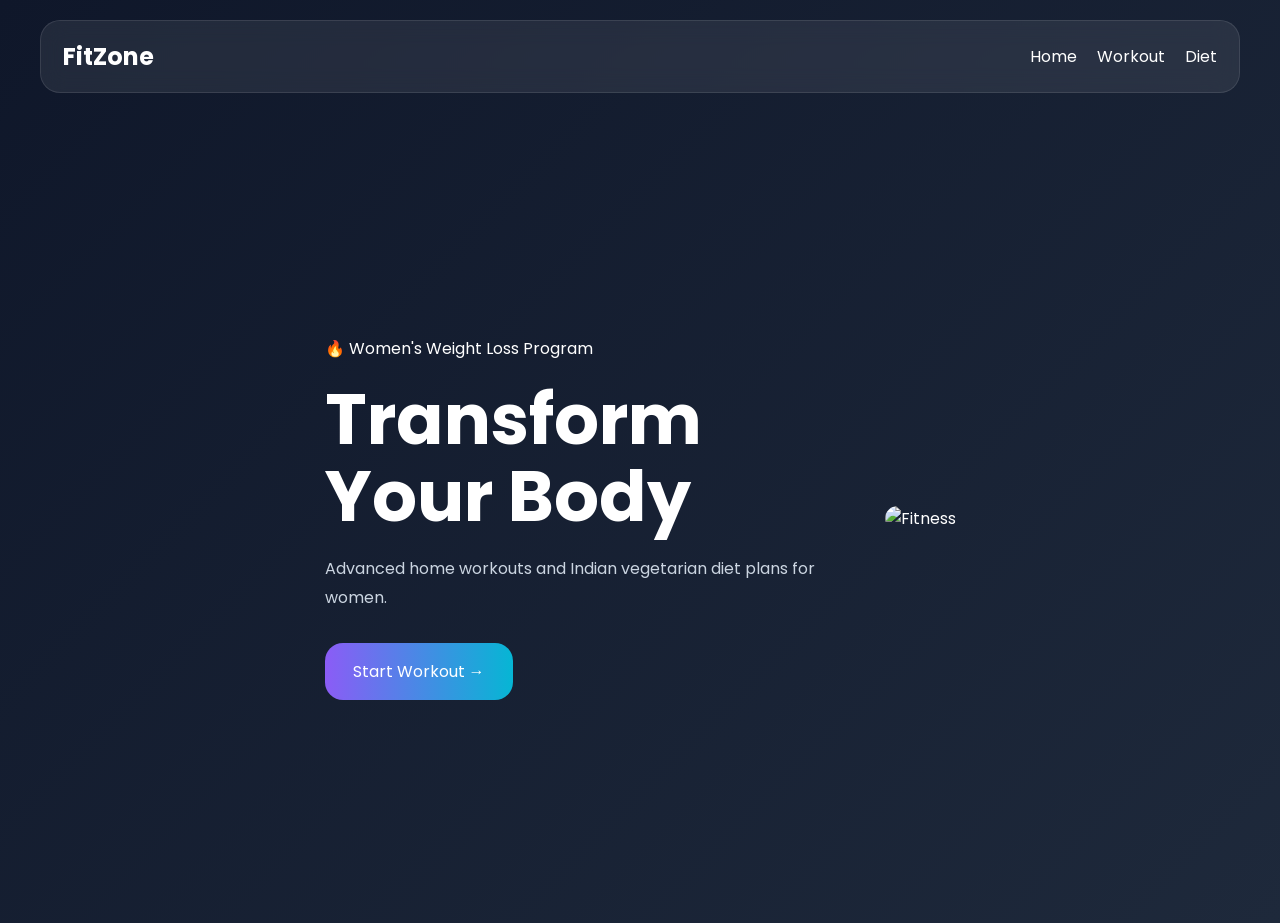
==== commit 16defe24: "workout" ====
--- a/index.html
+++ b/index.html
@@ -1,262 +1,90 @@
 <!DOCTYPE html>
 <html lang="en">
+
 <head>
+
   <meta charset="UTF-8">
-  <meta name="viewport" content="width=device-width, initial-scale=1.0">
-  <title>FitZone - Premium Fitness Tracker</title>
-  <link rel="stylesheet" href="style.css">
+
+  <meta
+    name="viewport"
+    content="width=device-width, initial-scale=1.0"
+  >
+
+  <title>FitZone</title>
+
+  <link
+    rel="stylesheet"
+    href="style.css"
+  >
+
 </head>
-<body>
 
-<!-- Navigation Bar -->
-<nav class="navbar">
-  <div class="nav-container">
-    <div class="nav-brand">
-      <span class="brand-icon">⚡</span>
-      <h1>FitZone</h1>
-    </div>
-    
-    <div class="nav-menu" id="navMenu">
-      <a href="#" class="nav-link active" data-page="home">Dashboard</a>
-      <a href="#" class="nav-link" data-page="workout">Workout</a>
-      <a href="#" class="nav-link" data-page="diet">Diet</a>
-      <a href="#" class="nav-link" data-page="stats">Statistics</a>
+<body class="home-body">
+
+  <!-- NAVBAR -->
+
+  <nav class="navbar">
+
+    <div class="logo">
+      FitZone
     </div>
 
-    <div class="nav-controls">
-      <button id="themeToggle" class="theme-btn">🌙</button>
-      <button class="menu-toggle" id="menuToggle">☰</button>
-    </div>
-  </div>
-</nav>
-
-<!-- Hero Section -->
-<section class="hero-section" id="homePage">
-  <div class="hero-container">
-    <div class="hero-content">
-      <div class="hero-badge">Welcome Back, Fitness Enthusiast! 🔥</div>
-      <h1 class="hero-title">Transform Your Body <br><span class="gradient-text">In 30 Days</span></h1>
-      <p class="hero-subtitle">Track your workouts and diet like never before with AI-powered insights</p>
-      
-      <div class="hero-buttons">
-        <button class="btn btn-primary" id="startWorkoutBtn">Start Workout</button>
-        <button class="btn btn-secondary" id="startDietBtn">Plan Diet</button>
-      </div>
+    <div class="menu-toggle" id="menuToggle">
+      ☰
     </div>
 
-    <div class="hero-stats">
-      <div class="stat-card">
-        <div class="stat-icon">💪</div>
-        <div class="stat-content">
-          <p class="stat-label">Workouts</p>
-          <p class="stat-value" id="totalWorkouts">0</p>
-        </div>
-      </div>
-      <div class="stat-card">
-        <div class="stat-icon">🥗</div>
-        <div class="stat-content">
-          <p class="stat-label">Meals</p>
-          <p class="stat-value" id="totalMeals">0</p>
-        </div>
-      </div>
-      <div class="stat-card">
-        <div class="stat-icon">🔥</div>
-        <div class="stat-content">
-          <p class="stat-label">Streak</p>
-          <p class="stat-value" id="currentStreak">0</p>
-        </div>
-      </div>
-      <div class="stat-card">
-        <div class="stat-icon">⭐</div>
-        <div class="stat-content">
-          <p class="stat-label">Score</p>
-          <p class="stat-value" id="fitnessScore">0</p>
-        </div>
-      </div>
-    </div>
-  </div>
+    <div class="nav-links" id="navLinks">
 
-  <!-- Quick Stats Section -->
-  <div class="quick-stats">
-    <div class="quick-stat">
-      <div class="quick-icon">📊</div>
-      <div class="quick-info">
-        <h3>This Week</h3>
-        <p id="weekStats">0 workouts completed</p>
-      </div>
-    </div>
-    <div class="quick-stat">
-      <div class="quick-icon">🎯</div>
-      <div class="quick-info">
-        <h3>Target Progress</h3>
-        <div class="progress-mini">
-          <div class="progress-bar-mini" id="progressMini"></div>
-        </div>
-      </div>
-    </div>
-    <div class="quick-stat">
-      <div class="quick-icon">🏆</div>
-      <div class="quick-info">
-        <h3>Achievements</h3>
-        <p id="achievements">0 Unlocked</p>
-      </div>
-    </div>
-  </div>
-</section>
+      <a href="index.html">Home</a>
 
-<!-- Workout Page -->
-<section class="page-container" id="workoutPage" style="display: none;">
-  <div class="page-header">
-    <h2>Weekly Workout Plan</h2>
-    <div class="header-controls">
-      <select id="weekSelect" class="week-selector">
-        <option value="0">This Week</option>
-        <option value="1">Next Week</option>
-        <option value="2">Week 3</option>
-        <option value="3">Week 4</option>
-      </select>
-      <button class="btn-small" id="addWorkoutBtn">+ Add Workout</button>
-    </div>
-  </div>
+      <a href="workout.html">Workout</a>
 
-  <div class="days-grid" id="workoutGrid">
-    <!-- Days will be generated by JavaScript -->
-  </div>
+      <a href="diet.html">Diet</a>
 
-  <div class="workout-details" id="workoutDetails"></div>
-</section>
-
-<!-- Diet Page -->
-<section class="page-container" id="dietPage" style="display: none;">
-  <div class="page-header">
-    <h2>Weekly Diet Plan</h2>
-    <div class="header-controls">
-      <select id="dietWeekSelect" class="week-selector">
-        <option value="0">This Week</option>
-        <option value="1">Next Week</option>
-        <option value="2">Week 3</option>
-        <option value="3">Week 4</option>
-      </select>
-      <button class="btn-small" id="addMealBtn">+ Add Meal</button>
-    </div>
-  </div>
-
-  <div class="days-grid" id="dietGrid">
-    <!-- Days will be generated by JavaScript -->
-  </div>
-
-  <div class="diet-summary" id="dietSummary"></div>
-</section>
-
-<!-- Statistics Page -->
-<section class="page-container" id="statsPage" style="display: none;">
-  <div class="page-header">
-    <h2>Your Statistics</h2>
-  </div>
-
-  <div class="stats-container">
-    <div class="stat-box">
-      <h3>Total Workouts</h3>
-      <div class="stat-display" id="statsTotal">0</div>
-      <p class="stat-trend">↑ 5% from last week</p>
-    </div>
-    <div class="stat-box">
-      <h3>Avg Daily Calories</h3>
-      <div class="stat-display" id="statsCalories">0</div>
-      <p class="stat-trend">On Track</p>
-    </div>
-    <div class="stat-box">
-      <h3>Consistency</h3>
-      <div class="stat-display" id="statsConsistency">0%</div>
-      <p class="stat-trend">🔥 Keep it up!</p>
-    </div>
-    <div class="stat-box">
-      <h3>Best Streak</h3>
-      <div class="stat-display" id="statsBestStreak">0</div>
-      <p class="stat-trend">Days in a row</p>
-    </div>
-  </div>
-
-  <div class="charts-container">
-    <div class="chart-box">
-      <h3>Weekly Activity</h3>
-      <div class="chart" id="weeklyChart">
-        <div class="bar-chart">
-          <div class="bar-item" style="height: 40%;"><span>Mon</span></div>
-          <div class="bar-item" style="height: 60%;"><span>Tue</span></div>
-          <div class="bar-item" style="height: 50%;"><span>Wed</span></div>
-          <div class="bar-item" style="height: 80%;"><span>Thu</span></div>
-          <div class="bar-item" style="height: 45%;"><span>Fri</span></div>
-          <div class="bar-item" style="height: 70%;"><span>Sat</span></div>
-          <div class="bar-item" style="height: 55%;"><span>Sun</span></div>
-        </div>
-      </div>
     </div>
 
-    <div class="chart-box">
-      <h3>Calorie Intake</h3>
-      <div class="chart" id="calorieChart">
-        <div class="progress-large">
-          <div class="progress-circle" style="width: 65%;">
-            <span>65%</span>
-          </div>
-        </div>
-        <p class="chart-label">Target: 1500 kcal/day</p>
-      </div>
+  </nav>
+
+  <!-- HERO -->
+
+  <section class="hero">
+
+    <div class="hero-content">
+
+      <p class="tag">
+        🔥 Women's Weight Loss Program
+      </p>
+
+      <h1>
+        Transform <br>
+        Your Body
+      </h1>
+
+      <p class="hero-text">
+
+        Advanced home workouts and Indian
+        vegetarian diet plans for women.
+
+      </p>
+
+      <a href="workout.html" class="start-btn">
+        Start Workout →
+      </a>
+
     </div>
-  </div>
-</section>
 
-<!-- Modal for adding workouts/meals -->
-<div class="modal" id="addModal">
-  <div class="modal-content">
-    <button class="modal-close" id="modalClose">✕</button>
-    <h3 id="modalTitle">Add Workout</h3>
-    
-    <form id="addForm" class="add-form">
-      <div class="form-group">
-        <label for="itemDay">Day</label>
-        <select id="itemDay" required>
-          <option>Monday</option>
-          <option>Tuesday</option>
-          <option>Wednesday</option>
-          <option>Thursday</option>
-          <option>Friday</option>
-          <option>Saturday</option>
-          <option>Sunday</option>
-        </select>
-      </div>
+    <div class="hero-image">
 
-      <div class="form-group">
-        <label for="itemName">Name</label>
-        <input type="text" id="itemName" placeholder="e.g., Running, Yoga" required>
-      </div>
+      <img
+        src="https://images.unsplash.com/photo-1517836357463-d25dfeac3438?q=80&w=1200&auto=format&fit=crop"
+        alt="Fitness"
+      >
 
-      <div class="form-group">
-        <label for="itemDuration">Duration (minutes)</label>
-        <input type="number" id="itemDuration" min="1" required>
-      </div>
+    </div>
 
-      <div class="form-group">
-        <label for="itemCalories">Calories</label>
-        <input type="number" id="itemCalories" min="0" required>
-      </div>
+  </section>
 
-      <div class="form-group" id="mealGroup" style="display: none;">
-        <label for="itemType">Meal Type</label>
-        <select id="itemType">
-          <option>Breakfast</option>
-          <option>Lunch</option>
-          <option>Dinner</option>
-          <option>Snack</option>
-        </select>
-      </div>
+  <script src="script.js"></script>
 
-      <button type="submit" class="btn btn-primary">Add</button>
-    </form>
-  </div>
-</div>
-
-<script src="premium.js"></script>
 </body>
-</html>
+</html>
--- a/style.css
+++ b/style.css
@@ -1,1029 +1,477 @@
-/* ============================================
-   PREMIUM FITNESS TRACKER - MAIN CSS
-   ============================================ */
-
-@import url('https://fonts.googleapis.com/css2?family=Inter:wght@300;400;500;600;700;800&display=swap');
-
-/* ============================================
-   VARIABLES & RESET
-   ============================================ */
-
-* {
-  margin: 0;
-  padding: 0;
-  box-sizing: border-box;
-}
-
-:root {
-  --primary: #6366f1;
-  --primary-dark: #4f46e5;
-  --secondary: #ec4899;
-  --accent: #06b6d4;
-  --accent-warm: #f59e0b;
-  
-  --bg-dark: #0f172a;
-  --bg-darker: #0a0e27;
-  --bg-card: #1e293b;
-  --bg-card-hover: #334155;
-  
-  --text-primary: #f1f5f9;
-  --text-secondary: #cbd5e1;
-  --text-muted: #94a3b8;
-  
-  --border: #334155;
-  --border-light: #475569;
-  
-  --shadow: 0 20px 25px -5px rgba(0, 0, 0, 0.1);
-  --shadow-lg: 0 25px 50px -12px rgba(0, 0, 0, 0.25);
-  
-  --transition: all 0.3s cubic-bezier(0.4, 0, 0.2, 1);
-}
-
-html {
-  perspective: 1000px;
-  scroll-behavior: smooth;
-}
-
-body {
-  font-family: 'Inter', sans-serif;
-  background: linear-gradient(135deg, var(--bg-darker) 0%, var(--bg-dark) 100%);
-  color: var(--text-primary);
-  line-height: 1.6;
-  min-height: 100vh;
-}
-
-body.light-mode {
-  --bg-dark: #f8fafc;
-  --bg-darker: #f1f5f9;
-  --bg-card: #ffffff;
-  --bg-card-hover: #f8fafc;
-  --text-primary: #0f172a;
-  --text-secondary: #475569;
-  --text-muted: #64748b;
-  --border: #e2e8f0;
-  --border-light: #cbd5e1;
-}
-
-/* ============================================
-   TYPOGRAPHY
-   ============================================ */
-
-h1, h2, h3, h4, h5, h6 {
-  font-weight: 700;
-  line-height: 1.2;
-  letter-spacing: -0.5px;
-}
-
-h1 {
-  font-size: 3rem;
-}
-
-h2 {
-  font-size: 2rem;
-  margin-bottom: 1.5rem;
-}
-
-h3 {
-  font-size: 1.25rem;
-  margin-bottom: 0.75rem;
-}
-
-p {
-  color: var(--text-secondary);
-  font-weight: 400;
-}
-
-/* ============================================
-   NAVIGATION BAR
-   ============================================ */
-
-.navbar {
-  position: sticky;
-  top: 0;
-  z-index: 1000;
-  background: rgba(15, 23, 42, 0.7);
-  backdrop-filter: blur(20px);
-  border-bottom: 1px solid var(--border);
-  padding: 1rem 2rem;
-}
-
-.nav-container {
-  max-width: 1400px;
-  margin: 0 auto;
-  display: flex;
-  justify-content: space-between;
-  align-items: center;
-}
-
-.nav-brand {
-  display: flex;
-  align-items: center;
-  gap: 0.75rem;
-  font-size: 1.5rem;
-  font-weight: 800;
-  background: linear-gradient(135deg, var(--primary), var(--secondary));
-  -webkit-background-clip: text;
-  -webkit-text-fill-color: transparent;
-  background-clip: text;
-}
-
-.brand-icon {
-  font-size: 1.75rem;
-}
-
-.nav-menu {
-  display: flex;
-  gap: 2rem;
-}
-
-.nav-link {
-  text-decoration: none;
-  color: var(--text-secondary);
-  font-weight: 500;
-  position: relative;
-  transition: var(--transition);
-}
-
-.nav-link:hover,
-.nav-link.active {
-  color: var(--primary);
-}
-
-.nav-link::after {
-  content: '';
-  position: absolute;
-  bottom: -4px;
-  left: 0;
-  width: 0;
-  height: 2px;
-  background: var(--primary);
-  transition: var(--transition);
-}
-
-.nav-link:hover::after,
-.nav-link.active::after {
-  width: 100%;
-}
-
-.nav-controls {
-  display: flex;
-  gap: 1rem;
-  align-items: center;
-}
-
-.theme-btn {
-  background: var(--bg-card);
-  border: 1px solid var(--border);
-  color: var(--text-primary);
-  width: 40px;
-  height: 40px;
-  border-radius: 50%;
-  cursor: pointer;
-  font-size: 1.2rem;
-  transition: var(--transition);
-}
-
-.theme-btn:hover {
-  transform: rotate(20deg) scale(1.05);
-  background: var(--primary);
-}
-
-.menu-toggle {
-  display: none;
-  background: none;
-  border: none;
-  color: var(--text-primary);
-  font-size: 1.5rem;
-  cursor: pointer;
-}
-
-/* ============================================
-   HERO SECTION
-   ============================================ */
-
-.hero-section {
-  max-width: 1400px;
-  margin: 0 auto;
-  padding: 4rem 2rem;
-}
-
-.hero-container {
-  display: grid;
-  grid-template-columns: 1fr 1fr;
-  gap: 4rem;
-  align-items: center;
-  margin-bottom: 4rem;
-  perspective: 1200px;
-}
-
-.hero-content {
-  animation: slideInLeft 0.8s ease-out;
-}
-
-.hero-badge {
-  display: inline-block;
-  background: rgba(99, 102, 241, 0.1);
-  border: 1px solid rgba(99, 102, 241, 0.3);
-  color: var(--primary);
-  padding: 0.75rem 1.5rem;
-  border-radius: 50px;
-  font-weight: 600;
-  font-size: 0.875rem;
-  margin-bottom: 1.5rem;
-}
-
-.hero-title {
-  font-size: 3.5rem;
-  line-height: 1.1;
-  margin-bottom: 1.5rem;
-  color: var(--text-primary);
-}
-
-.gradient-text {
-  background: linear-gradient(135deg, var(--primary), var(--secondary));
-  -webkit-background-clip: text;
-  -webkit-text-fill-color: transparent;
-  background-clip: text;
-}
-
-.hero-subtitle {
-  font-size: 1.125rem;
-  color: var(--text-secondary);
-  margin-bottom: 2rem;
-  max-width: 500px;
-}
-
-.hero-buttons {
-  display: flex;
-  gap: 1rem;
-  flex-wrap: wrap;
-}
-
-.btn {
-  padding: 1rem 2rem;
-  border: none;
-  border-radius: 12px;
-  font-weight: 600;
-  cursor: pointer;
-  transition: var(--transition);
-  font-size: 1rem;
-  position: relative;
-  overflow: hidden;
-  perspective: 1000px;
-  transform-style: preserve-3d;
-}
-
-.btn::before {
-  content: '';
-  position: absolute;
-  top: 0;
-  left: -100%;
-  width: 100%;
-  height: 100%;
-  background: linear-gradient(90deg, transparent, rgba(255, 255, 255, 0.3), transparent);
-  transition: var(--transition);
-}
-
-.btn:hover::before {
-  left: 100%;
-}
-
-.btn-primary {
-  background: linear-gradient(135deg, var(--primary), var(--primary-dark));
-  color: white;
-  box-shadow: 0 10px 25px rgba(99, 102, 241, 0.3);
-}
-
-.btn-primary:hover {
-  transform: translateY(-3px) translateZ(10px);
-  box-shadow: 0 20px 40px rgba(99, 102, 241, 0.4);
-}
-
-.btn-secondary {
-  background: transparent;
-  color: var(--primary);
-  border: 2px solid var(--primary);
-}
-
-.btn-secondary:hover {
-  background: var(--primary);
-  color: white;
-  transform: translateY(-3px) translateZ(10px);
-}
-
-.btn-small {
-  padding: 0.5rem 1rem;
-  background: var(--primary);
-  color: white;
-  border: none;
-  border-radius: 8px;
-  cursor: pointer;
-  font-weight: 600;
-  transition: var(--transition);
-}
-
-.btn-small:hover {
-  background: var(--primary-dark);
-  transform: translateY(-2px);
-}
-
-/* Hero Stats */
-
-.hero-stats {
-  display: grid;
-  grid-template-columns: repeat(2, 1fr);
-  gap: 1.5rem;
-  animation: slideInRight 0.8s ease-out;
-  perspective: 1200px;
-}
-
-.stat-card {
-  background: var(--bg-card);
-  border: 1px solid var(--border);
-  padding: 1.5rem;
-  border-radius: 16px;
-  display: flex;
-  align-items: center;
-  gap: 1rem;
-  backdrop-filter: blur(20px);
-  transition: var(--transition);
-  transform-style: preserve-3d;
-}
-
-.stat-card:hover {
-  transform: translateY(-5px) rotateX(2deg) rotateY(1deg) translateZ(10px);
-  border-color: var(--primary);
-  box-shadow: 0 20px 40px rgba(99, 102, 241, 0.2);
-}
-
-.stat-icon {
-  font-size: 2.5rem;
-}
-
-.stat-content {
-  display: flex;
-  flex-direction: column;
-}
-
-.stat-label {
-  color: var(--text-muted);
-  font-size: 0.875rem;
-  font-weight: 500;
-}
-
-.stat-value {
-  font-size: 2rem;
-  font-weight: 800;
-  color: var(--text-primary);
-}
-
-/* Quick Stats */
-
-.quick-stats {
-  display: grid;
-  grid-template-columns: repeat(3, 1fr);
-  gap: 1.5rem;
-  margin-top: 3rem;
-}
-
-.quick-stat {
-  background: var(--bg-card);
-  border: 1px solid var(--border);
-  padding: 1.5rem;
-  border-radius: 16px;
-  display: flex;
-  gap: 1rem;
-  backdrop-filter: blur(20px);
-  transition: var(--transition);
-}
-
-.quick-stat:hover {
-  transform: translateY(-4px);
-  border-color: var(--accent);
-}
-
-.quick-icon {
-  font-size: 2rem;
-  flex-shrink: 0;
-}
-
-.quick-info h3 {
-  font-size: 1rem;
-  margin-bottom: 0.25rem;
-}
-
-.quick-info p {
-  font-size: 0.875rem;
-  color: var(--text-secondary);
-}
-
-.progress-mini {
-  height: 4px;
-  background: var(--bg-card-hover);
-  border-radius: 2px;
-  overflow: hidden;
-  margin-top: 0.5rem;
-}
-
-.progress-bar-mini {
-  height: 100%;
-  background: linear-gradient(90deg, var(--primary), var(--accent));
-  width: 65%;
-  transition: var(--transition);
-}
-
-/* ============================================
-   PAGE CONTAINER
-   ============================================ */
-
-.page-container {
-  max-width: 1400px;
-  margin: 0 auto;
-  padding: 3rem 2rem;
-  animation: fadeIn 0.5s ease-out;
-}
-
-.page-header {
-  display: flex;
-  justify-content: space-between;
-  align-items: center;
-  margin-bottom: 2rem;
-}
-
-.header-controls {
-  display: flex;
-  gap: 1rem;
-  align-items: center;
-}
-
-.week-selector {
-  background: var(--bg-card);
-  border: 1px solid var(--border);
-  color: var(--text-primary);
-  padding: 0.5rem 1rem;
-  border-radius: 8px;
-  cursor: pointer;
-  transition: var(--transition);
-}
-
-.week-selector:hover {
-  border-color: var(--primary);
-}
-
-/* ============================================
-   DAYS GRID
-   ============================================ */
-
-.days-grid {
-  display: grid;
-  grid-template-columns: repeat(auto-fit, minmax(280px, 1fr));
-  gap: 1.5rem;
-  margin-bottom: 3rem;
-}
-
-.day-card {
-  background: var(--bg-card);
-  border: 1px solid var(--border);
-  border-radius: 16px;
-  padding: 1.5rem;
-  backdrop-filter: blur(20px);
-  transition: var(--transition);
-  cursor: pointer;
-  transform-style: preserve-3d;
-  perspective: 1000px;
-}
-
-.day-card:hover {
-  transform: translateY(-6px) rotateX(3deg) rotateY(2deg) translateZ(15px);
-  border-color: var(--primary);
-  box-shadow: 0 20px 40px rgba(99, 102, 241, 0.2);
-}
-
-.day-header {
-  display: flex;
-  justify-content: space-between;
-  align-items: center;
-  margin-bottom: 1rem;
-  border-bottom: 2px solid var(--border);
-  padding-bottom: 1rem;
-}
-
-.day-name {
-  font-weight: 700;
-  font-size: 1.125rem;
-  color: var(--text-primary);
-}
-
-.day-indicator {
-  display: flex;
-  align-items: center;
-  justify-content: center;
-  width: 30px;
-  height: 30px;
-  background: linear-gradient(135deg, var(--primary), var(--secondary));
-  border-radius: 50%;
-  color: white;
-  font-weight: 600;
-  font-size: 0.875rem;
-}
-
-.day-indicator.completed {
-  background: linear-gradient(135deg, #22c55e, #10b981);
-}
-
-.day-items {
-  display: flex;
-  flex-direction: column;
-  gap: 0.75rem;
-  margin-bottom: 1rem;
-}
-
-.item {
-  background: var(--bg-card-hover);
-  padding: 0.75rem;
-  border-radius: 8px;
-  display: flex;
-  justify-content: space-between;
-  align-items: center;
-  font-size: 0.875rem;
-  transition: var(--transition);
-}
-
-.item:hover {
-  background: var(--border);
-}
-
-.item-name {
-  font-weight: 500;
-  color: var(--text-primary);
-}
-
-.item-meta {
-  color: var(--text-muted);
-  font-size: 0.75rem;
-}
-
-.item-actions {
-  display: flex;
-  gap: 0.5rem;
-}
-
-.item-btn {
-  background: transparent;
-  border: none;
-  color: var(--text-muted);
-  cursor: pointer;
-  font-size: 0.875rem;
-  transition: var(--transition);
-}
-
-.item-btn:hover {
-  color: var(--primary);
-}
-
-.day-add {
-  width: 100%;
-  padding: 0.75rem;
-  background: transparent;
-  border: 2px dashed var(--border);
-  border-radius: 8px;
-  color: var(--text-muted);
-  cursor: pointer;
-  transition: var(--transition);
-  font-weight: 600;
-}
-
-.day-add:hover {
-  border-color: var(--primary);
-  color: var(--primary);
-}
-
-/* ============================================
-   WORKOUT DETAILS
-   ============================================ */
-
-.workout-details,
-.diet-summary {
-  background: var(--bg-card);
-  border: 1px solid var(--border);
-  padding: 2rem;
-  border-radius: 16px;
-  backdrop-filter: blur(20px);
-}
-
-.details-grid {
-  display: grid;
-  grid-template-columns: repeat(auto-fit, minmax(200px, 1fr));
-  gap: 1.5rem;
-  margin-top: 1.5rem;
-}
-
-.detail-stat {
-  background: var(--bg-card-hover);
-  padding: 1.5rem;
-  border-radius: 12px;
-  border: 1px solid var(--border);
-}
-
-.detail-stat h4 {
-  color: var(--text-muted);
-  font-size: 0.875rem;
-  margin-bottom: 0.5rem;
-  font-weight: 500;
-}
-
-.detail-value {
-  font-size: 2rem;
-  font-weight: 800;
-  color: var(--primary);
-}
-
-/* ============================================
-   STATISTICS PAGE
-   ============================================ */
-
-.stats-container {
-  display: grid;
-  grid-template-columns: repeat(auto-fit, minmax(250px, 1fr));
-  gap: 1.5rem;
-  margin-bottom: 3rem;
-}
-
-.stat-box {
-  background: var(--bg-card);
-  border: 1px solid var(--border);
-  padding: 2rem;
-  border-radius: 16px;
-  backdrop-filter: blur(20px);
-  text-align: center;
-  transition: var(--transition);
-  transform-style: preserve-3d;
-}
-
-.stat-box:hover {
-  transform: translateY(-5px) rotateX(2deg) translateZ(10px);
-  border-color: var(--primary);
-}
-
-.stat-box h3 {
-  color: var(--text-secondary);
-  font-size: 0.875rem;
-  margin-bottom: 1rem;
-  text-transform: uppercase;
-  letter-spacing: 1px;
-}
-
-.stat-display {
-  font-size: 3rem;
-  font-weight: 800;
-  color: var(--primary);
-  margin-bottom: 0.5rem;
-}
-
-.stat-trend {
-  color: var(--accent);
-  font-size: 0.875rem;
-  font-weight: 500;
-}
-
-/* Charts */
-
-.charts-container {
-  display: grid;
-  grid-template-columns: repeat(auto-fit, minmax(300px, 1fr));
-  gap: 2rem;
-}
-
-.chart-box {
-  background: var(--bg-card);
-  border: 1px solid var(--border);
-  padding: 2rem;
-  border-radius: 16px;
-  backdrop-filter: blur(20px);
-}
-
-.bar-chart {
-  display: flex;
-  align-items: flex-end;
-  justify-content: space-around;
-  height: 200px;
-  gap: 0.5rem;
-}
-
-.bar-item {
-  flex: 1;
-  background: linear-gradient(180deg, var(--primary), var(--primary-dark));
-  border-radius: 8px 8px 0 0;
-  position: relative;
-  transition: var(--transition);
-  cursor: pointer;
-}
-
-.bar-item:hover {
-  filter: brightness(1.2);
-  box-shadow: 0 0 20px rgba(99, 102, 241, 0.4);
-}
-
-.bar-item span {
-  position: absolute;
-  bottom: -25px;
-  left: 50%;
-  transform: translateX(-50%);
-  font-size: 0.75rem;
-  color: var(--text-muted);
-}
-
-.progress-large {
-  position: relative;
-  width: 200px;
-  height: 200px;
-  margin: 0 auto 1.5rem;
-}
-
-.progress-circle {
-  position: absolute;
-  width: 100%;
-  height: 100%;
-  background: conic-gradient(var(--primary) 0deg, var(--primary) 234deg, var(--border) 234deg);
-  border-radius: 50%;
-  display: flex;
-  align-items: center;
-  justify-content: center;
-  font-size: 2rem;
-  font-weight: 800;
-  color: var(--primary);
-}
-
-.chart-label {
-  text-align: center;
-  color: var(--text-muted);
-  font-size: 0.875rem;
-}
-
-/* ============================================
-   MODAL
-   ============================================ */
-
-.modal {
-  display: none;
-  position: fixed;
-  top: 0;
-  left: 0;
-  width: 100%;
-  height: 100%;
-  background: rgba(0, 0, 0, 0.5);
-  backdrop-filter: blur(5px);
-  z-index: 2000;
-  animation: fadeIn 0.3s ease-out;
-}
-
-.modal.active {
-  display: flex;
-  align-items: center;
-  justify-content: center;
-}
-
-.modal-content {
-  background: var(--bg-card);
-  border: 1px solid var(--border);
-  padding: 2rem;
-  border-radius: 16px;
-  max-width: 500px;
-  width: 90%;
-  animation: slideUp 0.3s ease-out;
-  position: relative;
-}
-
-.modal-close {
-  position: absolute;
-  top: 1rem;
-  right: 1rem;
-  background: none;
-  border: none;
-  color: var(--text-muted);
-  font-size: 1.5rem;
-  cursor: pointer;
-  transition: var(--transition);
-}
-
-.modal-close:hover {
-  color: var(--primary);
-}
-
-/* Form */
-
-.add-form {
-  display: flex;
-  flex-direction: column;
-  gap: 1.5rem;
-}
-
-.form-group {
-  display: flex;
-  flex-direction: column;
-  gap: 0.5rem;
-}
-
-.form-group label {
-  font-weight: 600;
-  color: var(--text-primary);
-  font-size: 0.875rem;
-}
-
-.form-group input,
-.form-group select {
-  background: var(--bg-card-hover);
-  border: 1px solid var(--border);
-  color: var(--text-primary);
-  padding: 0.75rem;
-  border-radius: 8px;
-  font-family: inherit;
-  transition: var(--transition);
-}
-
-.form-group input:focus,
-.form-group select:focus {
-  outline: none;
-  border-color: var(--primary);
-  box-shadow: 0 0 0 3px rgba(99, 102, 241, 0.1);
-}
-
-/* ============================================
-   ANIMATIONS
-   ============================================ */
-
-@keyframes slideInLeft {
-  from {
-    opacity: 0;
-    transform: translateX(-50px) rotateY(10deg);
+@import url('https://fonts.googleapis.com/css2?family=Poppins:wght@300;400;500;600;700&display=swap');
+
+*{
+  margin:0;
+  padding:0;
+  box-sizing:border-box;
+  font-family:'Poppins',sans-serif;
+}
+
+:root{
+
+  --bg1:#0f172a;
+  --bg2:#1e293b;
+
+  --card:rgba(255,255,255,0.08);
+
+  --border:rgba(255,255,255,0.1);
+
+  --text:#fff;
+
+  --sub:#cbd5e1;
+
+  --accent:#8b5cf6;
+  --accent2:#06b6d4;
+}
+
+body{
+
+  min-height:100vh;
+
+  background:
+  linear-gradient(
+    135deg,
+    var(--bg1),
+    var(--bg2)
+  );
+
+  color:var(--text);
+}
+
+/* NAVBAR */
+
+.navbar{
+
+  width:100%;
+
+  max-width:1200px;
+
+  margin:20px auto;
+
+  padding:18px 22px;
+
+  display:flex;
+
+  align-items:center;
+
+  justify-content:space-between;
+
+  background:var(--card);
+
+  border:1px solid var(--border);
+
+  border-radius:20px;
+
+  backdrop-filter:blur(12px);
+}
+
+.logo{
+
+  font-size:24px;
+
+  font-weight:700;
+}
+
+.nav-links{
+
+  display:flex;
+
+  gap:20px;
+}
+
+.nav-links a{
+
+  text-decoration:none;
+
+  color:white;
+
+  transition:0.3s;
+}
+
+.nav-links a:hover{
+
+  color:#8b5cf6;
+}
+
+.menu-toggle{
+
+  display:none;
+
+  font-size:30px;
+
+  cursor:pointer;
+}
+
+/* HERO */
+
+.hero{
+
+  min-height:90vh;
+
+  display:flex;
+
+  align-items:center;
+
+  justify-content:center;
+
+  gap:60px;
+
+  max-width:1200px;
+
+  margin:auto;
+
+  padding:40px 20px;
+}
+
+.hero-content h1{
+
+  font-size:70px;
+
+  line-height:1.1;
+
+  margin:20px 0;
+}
+
+.hero-text{
+
+  color:var(--sub);
+
+  line-height:1.8;
+
+  max-width:500px;
+
+  margin-bottom:30px;
+}
+
+.start-btn{
+
+  display:inline-block;
+
+  padding:16px 28px;
+
+  border-radius:18px;
+
+  text-decoration:none;
+
+  color:white;
+
+  background:
+  linear-gradient(
+    90deg,
+    var(--accent),
+    var(--accent2)
+  );
+}
+
+.hero-image img{
+
+  width:100%;
+
+  max-width:480px;
+
+  border-radius:30px;
+}
+
+/* CONTAINER */
+
+.container{
+
+  max-width:600px;
+
+  margin:auto;
+
+  padding:20px;
+}
+
+/* HEADER */
+
+header{
+
+  display:flex;
+
+  justify-content:space-between;
+
+  align-items:center;
+
+  margin-bottom:25px;
+}
+
+#themeToggle{
+
+  border:none;
+
+  width:50px;
+  height:50px;
+
+  border-radius:16px;
+
+  cursor:pointer;
+
+  background:var(--card);
+
+  color:white;
+}
+
+/* BOXES */
+
+.top-boxes{
+
+  display:grid;
+
+  grid-template-columns:1fr 1fr;
+
+  gap:16px;
+
+  margin-bottom:20px;
+}
+
+.box{
+
+  background:var(--card);
+
+  border:1px solid var(--border);
+
+  padding:20px;
+
+  border-radius:24px;
+}
+
+/* PROGRESS */
+
+.progress-bar{
+
+  width:100%;
+
+  height:12px;
+
+  border-radius:20px;
+
+  overflow:hidden;
+
+  background:#ffffff15;
+
+  margin:15px 0;
+}
+
+.progress{
+
+  height:100%;
+
+  width:0%;
+
+  background:
+  linear-gradient(
+    90deg,
+    var(--accent),
+    var(--accent2)
+  );
+}
+
+/* QUOTE */
+
+.quote{
+
+  background:var(--card);
+
+  border:1px solid var(--border);
+
+  padding:20px;
+
+  border-radius:24px;
+
+  margin-bottom:22px;
+
+  text-align:center;
+}
+
+/* WORKOUTS */
+
+.workout-list{
+
+  display:flex;
+
+  flex-direction:column;
+
+  gap:20px;
+}
+
+.card{
+
+  background:var(--card);
+
+  border:1px solid var(--border);
+
+  border-radius:24px;
+
+  padding:18px;
+}
+
+.video-container{
+
+  position:relative;
+
+  width:100%;
+
+  height:220px;
+
+  overflow:hidden;
+
+  border-radius:20px;
+
+  margin-bottom:15px;
+}
+
+.video-thumb{
+
+  width:100%;
+  height:100%;
+
+  object-fit:cover;
+}
+
+.demo-video{
+
+  width:100%;
+  height:220px;
+
+  border:none;
+}
+
+.play-btn{
+
+  position:absolute;
+
+  top:50%;
+  left:50%;
+
+  transform:translate(-50%,-50%);
+
+  width:70px;
+  height:70px;
+
+  border:none;
+
+  border-radius:50%;
+
+  background:rgba(255,255,255,0.2);
+
+  color:white;
+
+  font-size:28px;
+
+  cursor:pointer;
+}
+
+/* MOBILE */
+
+@media(max-width:768px){
+
+  .menu-toggle{
+    display:block;
   }
-  to {
-    opacity: 1;
-    transform: translateX(0) rotateY(0);
+
+  .nav-links{
+
+    position:absolute;
+
+    top:90px;
+
+    left:20px;
+    right:20px;
+
+    display:none;
+
+    flex-direction:column;
+
+    background:#111827;
+
+    padding:20px;
+
+    border-radius:20px;
   }
-}
-
-@keyframes slideInRight {
-  from {
-    opacity: 0;
-    transform: translateX(50px) rotateY(-10deg);
+
+  .nav-links.active{
+    display:flex;
   }
-  to {
-    opacity: 1;
-    transform: translateX(0) rotateY(0);
+
+  .hero{
+
+    flex-direction:column;
+
+    text-align:center;
   }
-}
-
-@keyframes fadeIn {
-  from {
-    opacity: 0;
+
+  .hero-content h1{
+
+    font-size:50px;
   }
-  to {
-    opacity: 1;
-  }
-}
-
-@keyframes slideUp {
-  from {
-    opacity: 0;
-    transform: translateY(30px) scale(0.95);
-  }
-  to {
-    opacity: 1;
-    transform: translateY(0) scale(1);
-  }
-}
-
-/* ============================================
-   RESPONSIVE DESIGN
-   ============================================ */
-
-@media (max-width: 1024px) {
-  .hero-container {
-    grid-template-columns: 1fr;
-    gap: 2rem;
-  }
-
-  .hero-stats {
-    grid-template-columns: repeat(2, 1fr);
-  }
-
-  .quick-stats {
-    grid-template-columns: 1fr;
-  }
-
-  h1 {
-    font-size: 2.5rem;
-  }
-}
-
-@media (max-width: 768px) {
-  .nav-menu {
-    display: none;
-    position: absolute;
-    top: 70px;
-    left: 0;
-    width: 100%;
-    flex-direction: column;
-    background: var(--bg-card);
-    padding: 1rem;
-    border-bottom: 1px solid var(--border);
-  }
-
-  .nav-menu.active {
-    display: flex;
-  }
-
-  .menu-toggle {
-    display: block;
-  }
-
-  .hero-section {
-    padding: 2rem 1rem;
-  }
-
-  .hero-title {
-    font-size: 2rem;
-  }
-
-  .hero-buttons {
-    flex-direction: column;
-  }
-
-  .btn {
-    width: 100%;
-  }
-
-  .page-header {
-    flex-direction: column;
-    gap: 1rem;
-    align-items: flex-start;
-  }
-
-  .header-controls {
-    width: 100%;
-    flex-direction: column;
-  }
-
-  .header-controls > * {
-    width: 100%;
-  }
-
-  .days-grid {
-    grid-template-columns: 1fr;
-  }
-
-  .stats-container {
-    grid-template-columns: 1fr;
-  }
-
-  .charts-container {
-    grid-template-columns: 1fr;
-  }
-
-  .hero-stats {
-    grid-template-columns: 1fr;
-  }
-
-  .quick-stats {
-    grid-template-columns: 1fr;
-  }
-}
-
-@media (max-width: 480px) {
-  .navbar {
-    padding: 0.75rem 1rem;
-  }
-
-  .nav-brand {
-    font-size: 1.25rem;
-  }
-
-  .nav-controls {
-    gap: 0.5rem;
-  }
-
-  .hero-section {
-    padding: 1.5rem 1rem;
-  }
-
-  .hero-title {
-    font-size: 1.75rem;
-  }
-
-  .hero-subtitle {
-    font-size: 1rem;
-  }
-
-  h2 {
-    font-size: 1.5rem;
-  }
-
-  .stat-value {
-    font-size: 1.5rem;
-  }
-
-  .page-container {
-    padding: 1.5rem 1rem;
-  }
-}
+
+}
+.day-section{
+
+  margin-bottom:40px;
+
+}
+
+.day-title{
+
+  margin-bottom:20px;
+
+  font-size:28px;
+
+  color:#fff;
+
+}
+
+/* =========================
+   DAY NAVIGATION
+========================= */
+
+.day-navigation{
+
+  display:flex;
+
+  align-items:center;
+
+  justify-content:space-between;
+
+  margin-bottom:30px;
+
+  gap:10px;
+}
+
+.day-navigation button{
+
+  border:none;
+
+  padding:12px 20px;
+
+  border-radius:14px;
+
+  cursor:pointer;
+
+  color:white;
+
+  font-weight:600;
+
+  background:
+  linear-gradient(
+    90deg,
+    #8b5cf6,
+    #06b6d4
+  );
+
+  transition:0.3s;
+}
+
+.day-navigation button:hover{
+
+  transform:translateY(-2px);
+}
+
+#currentDayTitle{
+
+  font-size:28px;
+
+  text-align:center;
+}
